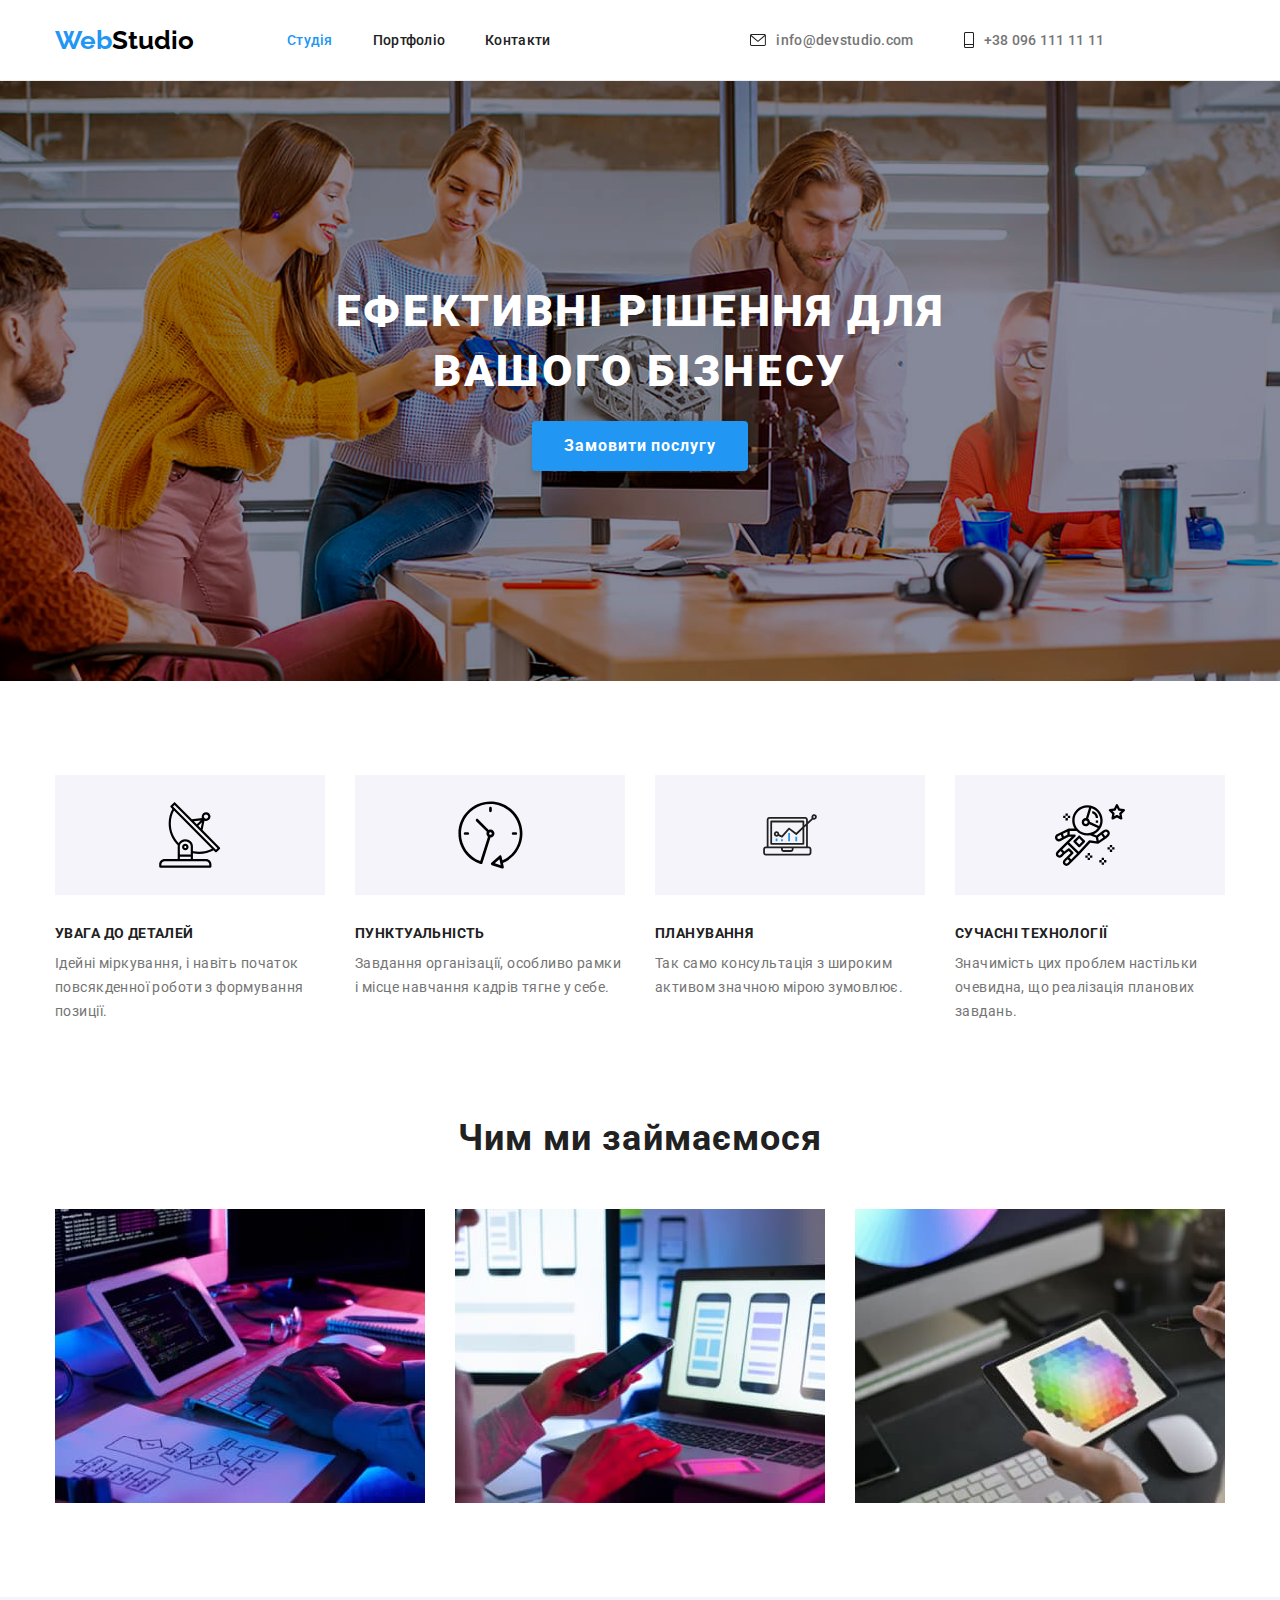
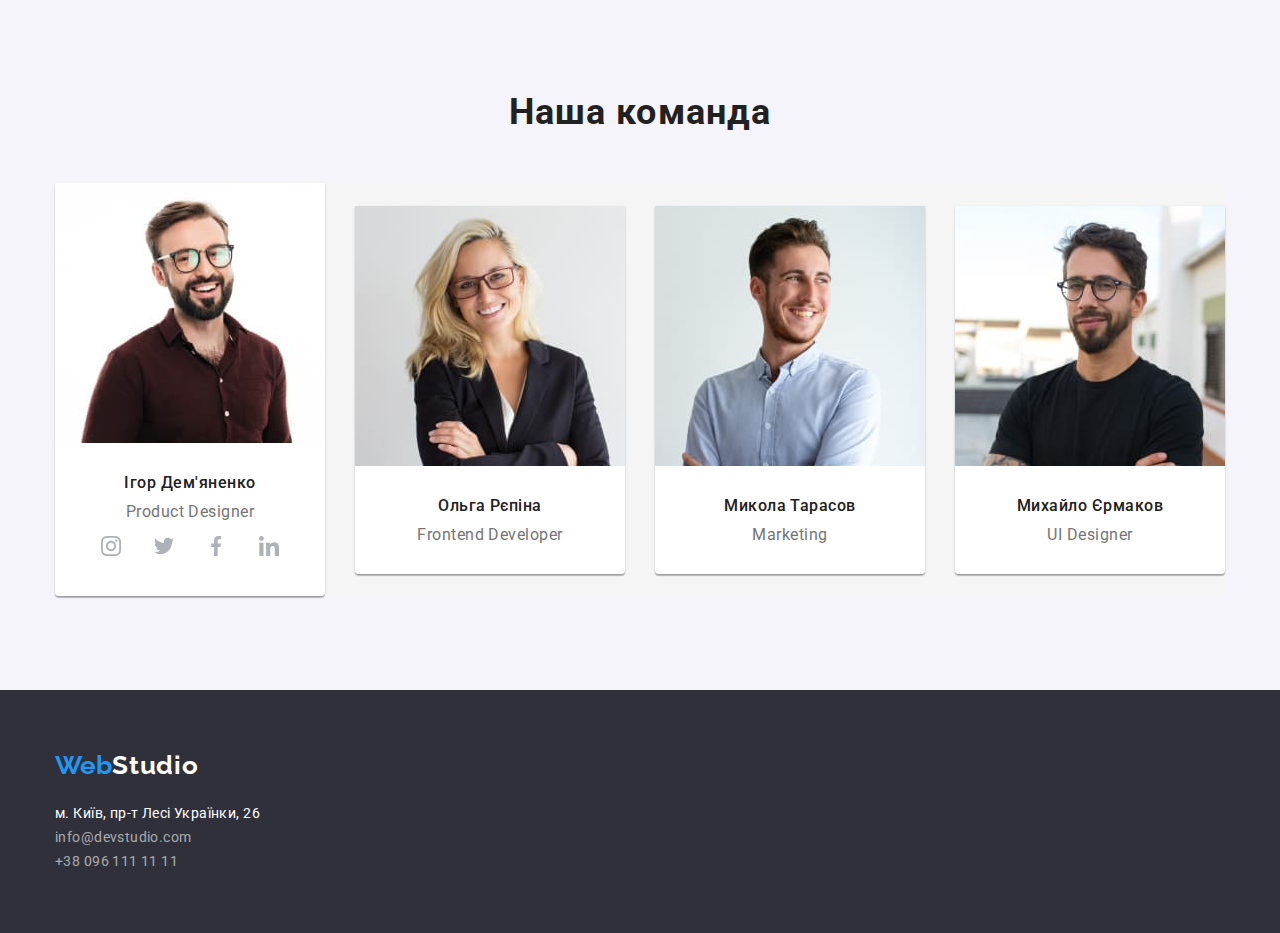
==== index.html @ 8b19af94 "up" ====
<!DOCTYPE html>
<html lang="uk">
  <head>
    <meta charset="UTF-8" />
    <meta http-equiv="X-UA-Compatible" content="IE=edge" />
    <meta name="viewport" content="width=device-width, initial-scale=1.0" />
    <title>WebStudio</title>
    <link rel="preconnect" href="https://fonts.googleapis.com" />
    <link rel="preconnect" href="https://fonts.gstatic.com" crossorigin />
    <link
      href="https://fonts.googleapis.com/css2?family=Raleway:ital,wght@0,700;1,700&family=Roboto:ital,wght@0,400;0,500;0,700;0,900;1,400;1,500;1,700;1,900&display=swap"
      rel="stylesheet"
    />
    <link
      rel="stylesheet"
      href="https://cdnjs.cloudflare.com/ajax/libs/modern-normalize/1.1.0/modern-normalize.min.css"
    />
    <link rel="stylesheet" href="./css/styles.css" />
  </head>
  <body>
    <header class="header">
      <div class="container container-nav">
        <nav class="header-nav">
          <a class="logo-header" href="./index.html"
            ><span class="logo-web">Web</span
            ><span class="logo-nav-accent">Studio</span></a
          >
          <ul class="header-menu">
            <li>
              <a class="nav-link current" href="./index.html">Студія</a>
            </li>
            <li>
              <a class="nav-link" href="./portfolio.html"
                >Портфоліо</a
              >
            </li>
            <li><a class="nav-link" href="#">Контакти</a></li>
          </ul>
        </nav>
        <ul class="nav-contacts">
          <li class="contact-img">
          <svg class="contact-icon" width="16" height="12">
          <use href="./img/icons.svg#icone-mail-omg"></use>
         </svg> 
         <a class="nav-link-email-contact" href="mailto:info@devstudio.com"
              >info@devstudio.com</a>
          </li>
          <li class="contact-img">
            <svg class="contact-icon" width="10" height="16">
              <use href="./img/icons.svg#icontel-omg"></use>
            </svg>
            <a class="nav-link-tel-contact" href="tel:+380961111111"
              >+38 096 111 11 11</a
            >
          </li>
        </ul>
      </div>
    </header>
    <main>
      <section class="section about-us">
        <div class="container">
          <h1 class="about-us-content">Ефективні рішення для вашого бізнесу</h1>
          <button type="button" class="order-service-button">
            Замовити послугу
          </button>
        </div>
      </section>
      <section class="section our-advantage">
        <div class="container">
          <h2 class="visually-hidden">Наші переваги</h2>
          <ul class="our-advantages-menu">
            <li class="advantage-item">
              <div class="advantage-item-img">
                <svg class="antenna-icon" width="65.32" height="70">
                  <use href="./img/icons.svg#iconantenna-omg"></use>
                 </svg>
              </div>
              <h3 class="our-advantages">Увага до деталей</h3>
              <p class="our-advantages-description">
                Ідейні міркування, і навіть початок повсякденної роботи з
                формування позиції.
              </p>
            </li>
            <li>
              <div class="advantage-item-img">
                <svg class="clock-icon" width="66.96" height="70">
                  <use href="./img/icons.svg#iconclock--omg"></use>
                </svg>
              </div>
              <h3 class="our-advantages">Пунктуальність</h3>
              <p class="our-advantages-description">
                Завдання організації, особливо рамки і місце навчання кадрів
                тягне у себе.
              </p>
              </li>
            <li>
              <div class="advantage-item-img">
              <svg class="diagram-icon" width="70" height="53.69">
              <use href="./img/icons.svg#icondiagram-1"></use>
            </svg>
            </div>
              <h3 class="our-advantages">Планування</h3>
              <p class="our-advantages-description">
                Так само консультація з широким активом значною мірою зумовлює.
              </p>
            </li>
            <li>
              <div class="advantage-item-img">
                <svg class="astronaut-icon" width="70" height="70">
                  <use href="./img/icons.svg#iconastronaut-omg"></use>

                </svg>
              </div>
              <h3 class="our-advantages">Сучасні технології</h3>
              <p class="our-advantages-description">
                Значимість цих проблем настільки очевидна, що реалізація
                планових завдань.
              </p>
            </li>
          </ul>
        </div>
      </section>
      <section class="section title-head">
        <div class="container">
          <h2 class="title">Чим ми займаємося</h2>
          <div class="container-title-description">
            <ul class="container-title-menu">
              <li class="title-foto">
                <img 
                  src="img/box_1A.jpg"
                  alt="Чим ми займаємося фото 1"
                  width="370"
                />
              </li>
              <li class="title-foto">
                <img
                  src="img/box_2A.jpg"
                  alt="Чим ми займаємося фото 2"
                  width="370"
                />
              </li>
              <li class="title-foto">
                <img
                  src="img/box_3A.jpg"
                  alt="Чим ми займаємося фото 3"
                  width="370"
                />
              </li>
            </ul>
          </div>
      </section>
      <section class="section our-team-section">
        <div class="container">
        <h2 class="title">Наша команда</h2>
        <ul class="our-team-foto">
          <li class="our-team-member">
            <img class="card"
              src="img/img-igor-s.jpg"
              alt="Наша команда фото 1"
              width="350"
            />
            <div class="description-member">
            <h3 class="our-team-name">Ігор Дем'яненко</h3>
            <p class="our-team-position">Product Designer</p>
            <ul class="social-links-list">
            <li class="link-item"><a href="https://www.instagram.com/"></a>
              <svg class="link-item-icon" width="20" height="20">
                <use href="./img/icons.svg#iconinstagram-omg"></use>
              </svg>
            </li>
            <li class="link-item"><a href="https://twitter.com/"></a>
              <svg class="link-item-icon" width="20" height="20">
                <use href="./img/icons.svg#icontwitter-omg"></use>
              </svg>
            </li>
            <li class="link-item"><a href="https://www.facebook.com/"></a>
              <svg class="link-item-icon" width="20" height="20">
                <use href="./img/icons.svg#iconfacebook-omg"> </use>
              </svg>
            </li>
            <li class="link-item"><a href="https://www.linkedin.com/"></a>
              <svg class="link-item-icon" width="20" height="20">
                <use href="./img/icons.svg#iconlinkedin-omg"></use>
              </svg>
            </li>
            </ul>
          </li>
          <li class="our-team-member">
            <img class="card"
              src="img/img-olga-s.jpg"
              alt="Наша команда фото 2"
              width="350"
            />
            <div class="description-member">
            <h3 class="our-team-name">Ольга Рєпіна</h3>
            <p class="our-team-position">Frontend Developer</p>
          </div>
          </li>
          <li class="our-team-member">
            <img class="card"
              src="img/img-mykola-s.jpg"
              alt="Наша команда фото3"
              width="350"
            />
            <div class="description-member">
            <h3 class="our-team-name">Микола Тарасов</h3>
            <p class="our-team-position">Marketing</p>
          </div>
          </li>
          <li class="our-team-member">
            <img class="card"
              src="img/img-myhaylo-s.jpg"
              alt="Наша команда фото 4"
              width="350"
            />
            <div class="description-member">
            <h3 class="our-team-name">Михайло Єрмаков</h3>
            <p class="our-team-position">UI Designer</p>
          </div>
          </li>
        </ul>
      </div>
      </section>
    </main>
    <footer class="footer">
      <div class="container">
      <a class="logo-footer" href="./index.html"
        ><span class="logo-web">Web</span
        ><span class="logo-studio">Studio</span></a
      >
      <address>
        <ul class="adress-menu">
          <li class="adress-link">
            <a
              class="address-street"
              href="https://goo.gl/maps/CPtrU1FHBa2aNyZL9"
              target="_blank"
              rel="noopener noreferrer nofollow"
              >м. Київ, пр-т Лесі Українки, 26</a
            >
          </li>
          <li class="adress-link">
            <a class="address-contact" href="mailto:info@devstudio.com"
              >info@devstudio.com</a
            >
          </li>
          <li class="adress-link">
            <a class="address-contact" href="tel:+380961111111"
              >+38 096 111 11 11</a
            >
          </li>
        </ul>
      </address>
    </div>
    </footer>
  </body>
</html>
---- css/styles.css ----
:root {
    --title-text-color: #212121;
    --button-hover-focus-background-color: #2196F3;
    --background-color: #FFFFFF;

}

body {
    font-family: 'Roboto', sans-serif;
    color: var(--title-text-color);
    
}
html {
    box-sizing: border-box;
}


a {
text-decoration: none;
}
a:hover {
color: #2196F3;
}
a:focus-visible {
color: #2196F3;
}

ul {
list-style: none
 }
 *::before,
 *::after {
   box-sizing: inherit;
 }


h1,
h2,
h3,
h4,
h5,
h6,
p,
ul {
  padding: 0;
  margin: 0;
}
img {
    display: block;
    max-width: 100%;
    height: auto;
    cursor: pointer;
}
.header {
    background: #FFFFFF;
    margin-left: auto;
    margin-right: auto;
    margin-top: 0;
    margin-bottom: 0;
    border-bottom-width: 1px;
    border-bottom-style: solid;
    border-bottom-color: #ECECEC;
        
}
.container {
    width: 100%;
    width: 1200px;
    padding-left: 15px;
    padding-right: 15px;
    margin: 0 auto;
  }

.container-nav {
    display: flex;
    align-items: center;
    flex-direction: row;
         
}

.header-nav {
    display: flex;
    align-items: center;
    justify-content: space-between;
     
}

.logo-header {
 font-family: 'Raleway', 'sans-serif';
 padding: 24px 0px;
 margin-right: 93px;
 

 }
.logo-footer {
 display: block;
 font-family: 'Raleway', 'sans-serif';
 margin-bottom: 20px;

 }
 .header-menu {
    display: flex;
    gap: 40px;

}
.nav-contacts {
    display: flex;
    gap: 50px;
    padding-left: 200px;
    
}
.logo-web {
    color: #2196F3;
    font-style: normal;
    font-weight: 700;
    font-size: 26px;
    line-height: 31px;
}
.logo-nav-accent {
    color: #000000;
    font-style: normal;
    font-weight: 700;
    font-size: 26px;
    line-height: 31px;
}
.nav-link {
    display: block;
    color: #212121;
    font-style: normal;
    font-weight: 500;
    font-size: 14px;
    line-height: 16px;
    letter-spacing: 0.02em;
    padding: 32px 0px;
    
}

.current {
    color: #2196F3;
        
}
.contact-img {
    display: flex;
    align-items: center;
    justify-content: center;
    background: var(--background-color);
    
}
.contact-icon {
    margin-right: 10px;
    fill: currentColor;
    
}

.nav-link-email-contact {
    font-family: 'Roboto';
    font-style: normal;
    font-weight: 500;
    font-size: 14px;
    line-height: 16px;
    letter-spacing: 0.02em;
    color: #757575;
    padding: 32px 0px;
}
.nav-link-tel-contact {
    font-family: 'Roboto';
    font-style: normal;
    font-weight: 500;
    font-size: 14px;
    line-height: 16px;
    letter-spacing: 0.02em;
    color: #757575;
    padding: 32px 0px;

}
.section{
    margin-left: auto;
    margin-right: auto;
    padding-top: 94px;
    padding-bottom: 94px;
  }
.about-us {
    background-color: #2F303A;
    padding: 200px 0 200px;
    height: 600px;
    max-width: 1600px;
    background-image: url(../img/backimg-omg.svg), linear-gradient(to right, rgba(47, 48, 58, 0.4), rgba(47, 48, 58, 0.4)), url(../images/header-img.jpg);
    background-repeat: no-repeat;
    background-size: cover;
    background-position: center;
    
    
}
.about-us-content {
    color: #FFFFFF;
    text-transform: uppercase;
    font-family: 'Roboto';
    font-style: normal;
    font-weight: 900;
    font-size: 44px;
    line-height: 60px;
    letter-spacing: 0.06em;
    width: 696px;
    margin: 0 auto 20px;
    text-align: center;
 
}

.order-service-button {
    display: block;
    min-width: 216px;
    margin-left: auto;
    margin-right: auto;
    color: var(--background-color);
    background: #2196F3;
    box-shadow: 0px 4px 4px rgba(0, 0, 0, 0.15);
    border-radius: 4px;
    border-color: transparent;
    width: 216px;
    height: 50px;
    left: 692px;
    top: 430px;
    font-family: 'Roboto';
    font-style: normal;
    font-weight: 700;
    font-size: 16px;
    line-height: 30px;
    letter-spacing: 0.06em;
    cursor: pointer;
 

       
}
.order-service-button:hover, .order-service-button:focus  {
    background-color: #188CE8;
}
.visually-hidden {
      position: absolute;
      white-space: nowrap;
      width: 1px;
      height: 1px;
      overflow: hidden;
      border: 0;
      padding: 0;
      clip: rect(0 0 0 0);
      clip-path: inset(50%);
      margin: -1px;
}
.our-advantages-menu {
    display: flex;
    flex-direction: row;
    
}
.advantages-item{
    width: 270px;
  }
.advantages-item:not(:last-child){
    margin-right: 30px;
  }

.our-advantages {
    background-color: #fff;
    font-family: 'Roboto';
    font-style: normal;
    font-weight: 700;
    font-size: 14px;
    line-height: 16px;
    letter-spacing: 0.03em;
    text-transform: uppercase;
    color: #212121;
}
.advantage-item-img {
    display: flex;
    height: 120px;
    width: 270px;
    background-color: #f5f4fa;
    margin-bottom: 30px;
    justify-content: center;
    align-items: center;
    
}
.advantage-item-img:not(:last-child) {
    margin-right: 30px;
}


.our-advantages-description {
    font-family: 'Roboto';
    font-style: normal;
    font-weight: 400;
    font-size: 14px;
    line-height: 24px;
    letter-spacing: 0.03em;
    color: #757575;
    margin-right: 30px;
    padding-top: 10px;
}

.our-advantages-description:not(:last-child) {
    margin-right: 30px;
}
.title-head {
    background-color: #fff;
    padding-top: 0px;
}
.title {
    font-family: 'Roboto';
    font-style: normal;
    font-weight: 700;
    font-size: 36px;
    line-height: 42px;
    letter-spacing: 0.03em;
    color: var(--title-text-color);
    text-align: center;
    padding-bottom: 50px;
 
    
}
.container-title-description {
    display: flex;

}
.container-title-menu {
    display: flex;
    flex-direction: row;
    align-items: center;
	
}
.title-foto {
    cursor: pointer;
}
.title-foto:not(:last-child) {
    margin-right: 30px;
}
.our-team-section {
    background: #F5F4FA;
    align-items: center;
    max-width: none;

}
.our-team-foto{
    background-color: #F5F5F5;
    display: flex;
    flex-direction: row;
    align-items: center;
    gap: 30px;

}
.our-team-name {
    font-family: 'Roboto';
    font-style: normal;
    font-weight: 500;
    font-size: 16px;
    line-height: 19px;
   /* identical to box height */
    letter-spacing: 0.03em;
    color: #212121;
    text-align: center;
    padding-bottom: 10px;
    
}
.description-member {
    padding-top: 30px;
    padding-bottom: 30px;
    padding-left: 30px;
    padding-right: 30px;
    background: #FFFFFF;

}
.card {
    align-self: flex-start;
    margin-top: 0;
}
.our-team-position {
    font-family: 'Roboto';
    font-style: normal;
    font-weight: 400;
    font-size: 16px;
    line-height: 19px;
   /* identical to box height */
    letter-spacing: 0.03em;
    color: #757575;
    text-align: center;
    

}
.social-links-list {
    display: flex;
    align-items: center;
    justify-content: space-around;
    

   
    
    
    
}
.link-item {
    display: flex;
    justify-content: center;
    width: 40px;
    height: 40px;
    padding-top: 15px;
    padding-bottom: 30px;
    
}


.link-item-icon {
    fill: #AFB1B8;
    

}
.our-team-member {
    width: calc(100%/4 - 30px/4*3);
    box-shadow: 0px 1px 3px rgba(0, 0, 0, 0.12), 0px 1px 1px rgba(0, 0, 0, 0.14), 0px 2px 1px rgba(0, 0, 0, 0.2);
    border-radius: 0px 0px 4px 4px;
    overflow: hidden;
    

}
.footer{
    background-color: #2F303A;
    padding-top: 60px;
    padding-bottom: 60px;
}
.logo-studio {
    font-family: 'Raleway';
    font-style: normal;
    font-weight: 700;
    font-size: 26px;
    line-height: 31px;
    /* identical to box height */
    letter-spacing: 0.03em;
    color: #FFFFFF
    
}
.adress-menu {
    
}

.adress-link {
display: block;
    
}
.address-link:not(:last-child) {
    padding-bottom: 10px;
}

.address-street {
    font-family: 'Roboto';
    font-style: normal;
    font-weight: 400;
    font-size: 14px;
    line-height: 24px;
    /* or 171% */
    letter-spacing: 0.03em;
    color: #FFFFFF;
    margin-bottom: 10px;
 
}
.address-contact {
    font-family: 'Roboto';
    font-style: normal;
    font-weight: 400;
    font-size: 14px;
    line-height: 24px;
    /* or 171% */
    letter-spacing: 0.03em;
    color: rgba(255, 255, 255, 0.6);
    padding-bottom: 10px;
}


.portfolio {
    background-color: #FFFFFF;
    
}
.filtr-solutions-button {
    display: flex;
    justify-content: center;
    gap: 10px;


}

.solutions-button {
    font-family: 'Roboto';
    font-style: normal;
    font-weight: 500;
    font-size: 16px;
    line-height: 26px;
    /* identical to box height, or 162% */
    text-align: center;
    letter-spacing: 0.03em;
    color: #212121;
    background: #F5F4FA;
    border-radius: 4px;
    border-color: transparent;
    padding-top: 6px;
    padding-right: 20px;
    padding-bottom: 6px;
    padding-left: 20px;
    
}

.projects-examples {
    display: flex;
    flex-wrap: wrap;
    gap: 30px;
    padding-top: 50px;
    
}
.projects-examples-link {
    display: block;
    
}
.projects-examples-link:hover{
    box-shadow: 0px 1px 3px rgba(0, 0, 0, 0.12), 0px 1px 1px rgba(0, 0, 0, 0.14), 0px 2px 1px rgba(0, 0, 0, 0.2);
}
.projects-examples-link:focus-visible{
    box-shadow: 0px 1px 3px rgba(0, 0, 0, 0.12), 0px 1px 1px rgba(0, 0, 0, 0.14), 0px 2px 1px rgba(0, 0, 0, 0.2);
}


.projects-descriprtion {
    margin: 0;
    padding: 20px 24px;
    border-bottom: 1px;
    border-right: 1px;
    border-left: 1px;
    background: #FFFFFF;
    border: 1px solid #EEEEEE;

}
.projects-descriprtion:hover{
    cursor: pointer;
    box-shadow: 0px 1px 3px rgba(0, 0, 0, 0.12), 0px 1px 1px rgba(0, 0, 0, 0.14), 0px 2px 1px rgba(0, 0, 0, 0.2);
}
.projects-descriprtion:focus {
    box-shadow: 0px 1px 3px rgba(0, 0, 0, 0.12), 0px 1px 1px rgba(0, 0, 0, 0.14), 0px 2px 1px rgba(0, 0, 0, 0.2);
}

.solutions-button:hover {
    background-color: var(--button-hover-focus-background-color);
    box-shadow: 0px 3px 1px rgba(0, 0, 0, 0.1), 0px 1px 2px rgba(0, 0, 0, 0.08), 0px 2px 2px rgba(0, 0, 0, 0.12);
    color:#FFFFFF;
    
    
}
.solutions-button:focus {
    background-color: var(--button-hover-focus-background-color);
    color: #FFFFFF;
    
    
    
    
}
.projects {
    font-family: 'Roboto';
    font-style: normal;
    font-weight: 700;
    font-size: 18px;
    line-height: 36px;
    /* identical to box height, or 200% */
    letter-spacing: 0.06em;
    color: #212121;
}
.projects-solution {
    font-family: 'Roboto';
    font-style: normal;
    font-weight: 400;
    font-size: 16px;
    line-height: 30px;
    /* identical to box height, or 188% */
    letter-spacing: 0.03em;
    color: #757575;
}
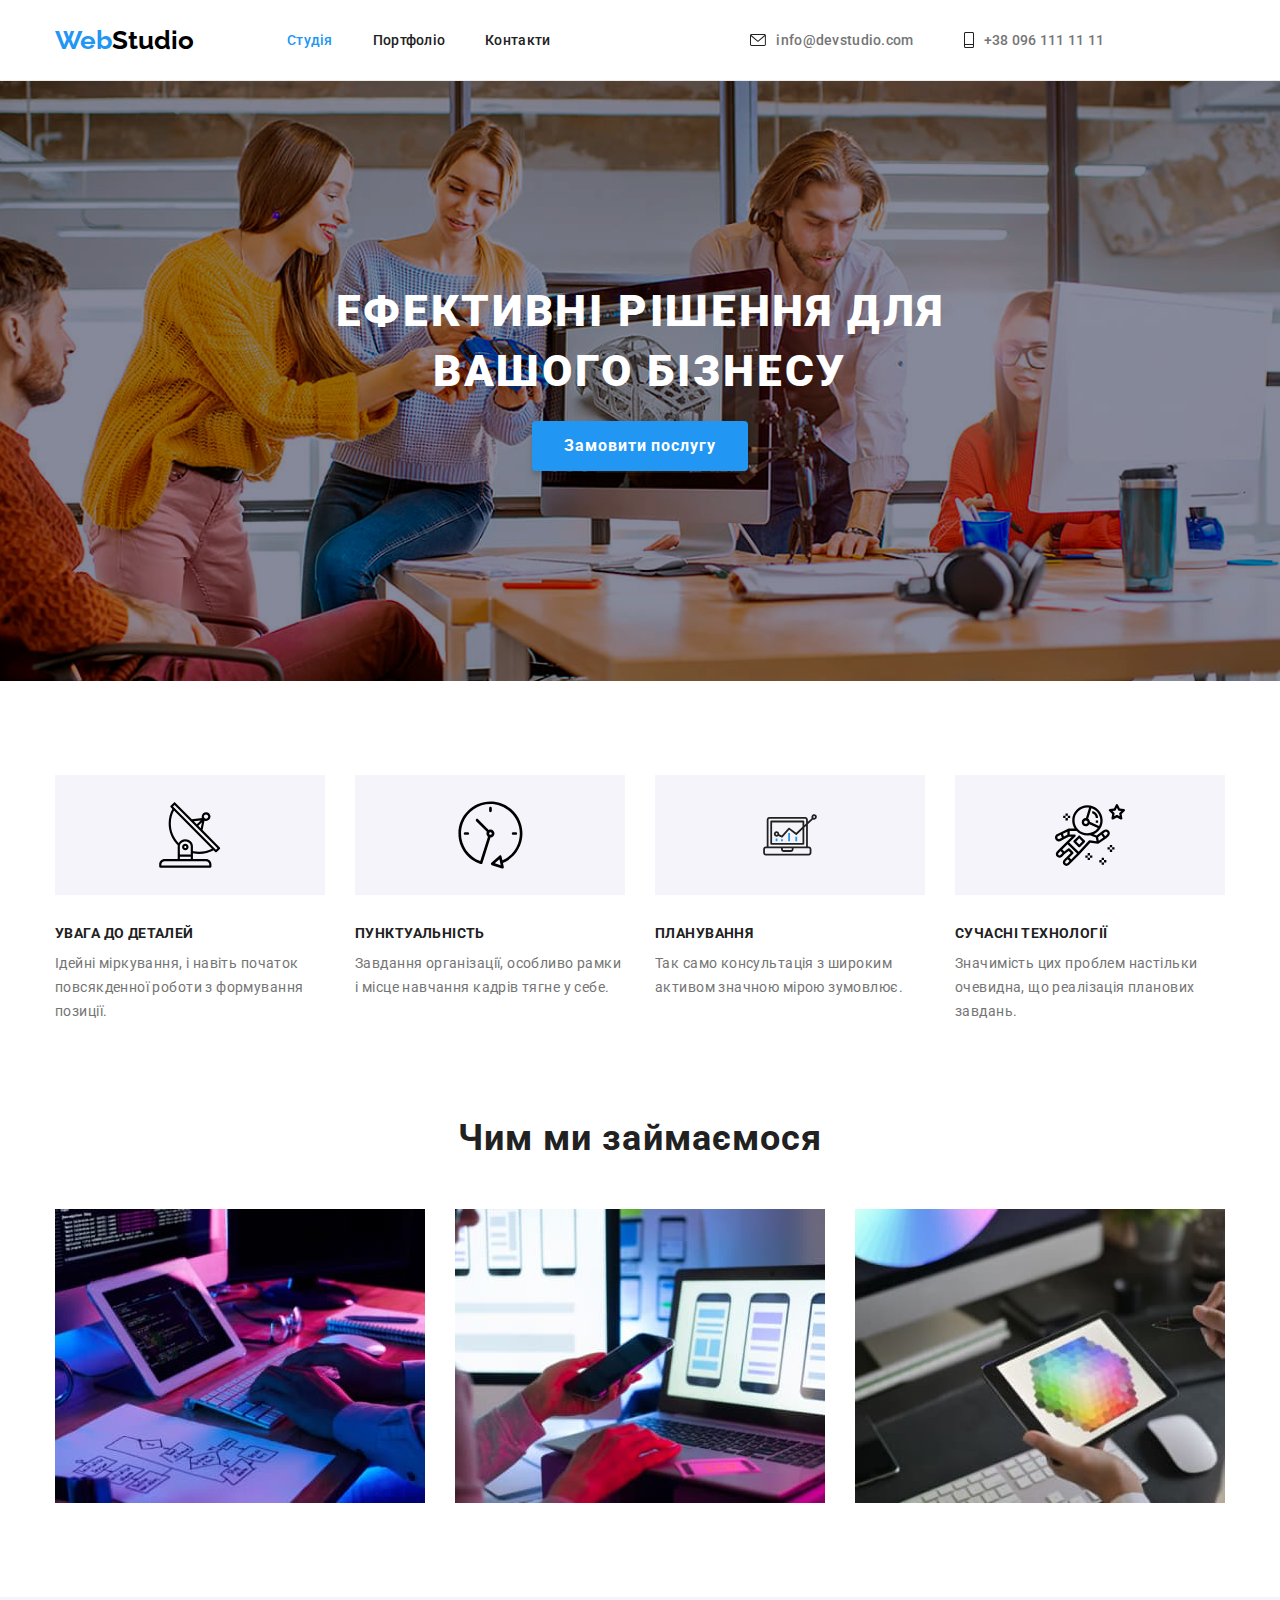
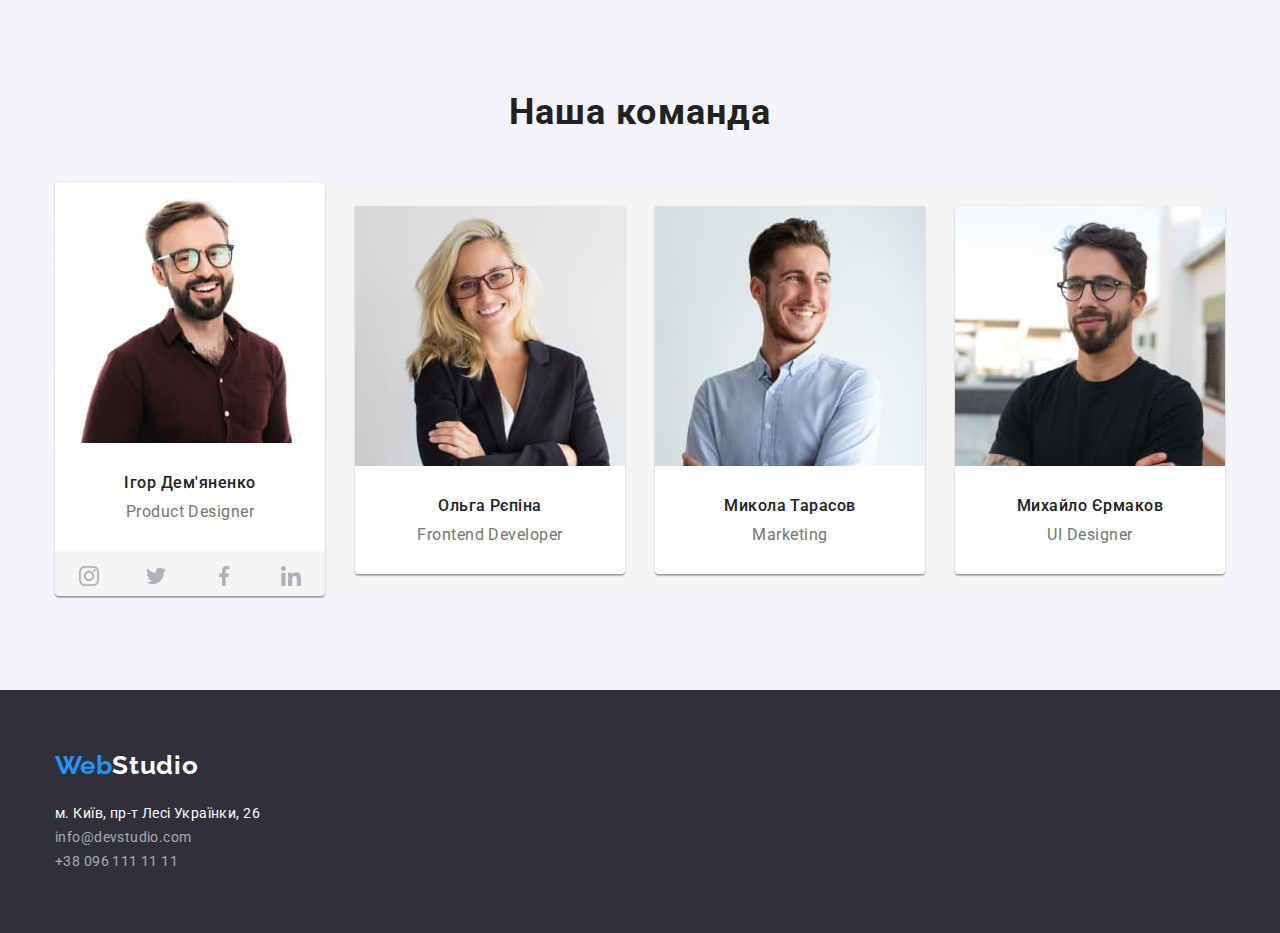
==== commit 897eac2e: "up" ====
--- a/index.html
+++ b/index.html
@@ -162,26 +162,31 @@
             <div class="description-member">
             <h3 class="our-team-name">Ігор Дем'яненко</h3>
             <p class="our-team-position">Product Designer</p>
+          </div>
             <ul class="social-links-list">
-            <li class="link-item"><a href="https://www.instagram.com/"></a>
+            <li class="link-item"><a href="https://www.instagram.com/">
               <svg class="link-item-icon" width="20" height="20">
                 <use href="./img/icons.svg#iconinstagram-omg"></use>
               </svg>
-            </li>
-            <li class="link-item"><a href="https://twitter.com/"></a>
+            </a>
+            </li>
+            <li class="link-item"><a href="https://twitter.com/">
               <svg class="link-item-icon" width="20" height="20">
                 <use href="./img/icons.svg#icontwitter-omg"></use>
               </svg>
-            </li>
-            <li class="link-item"><a href="https://www.facebook.com/"></a>
+            </a>
+            </li>
+            <li class="link-item"><a href="https://www.facebook.com/">
               <svg class="link-item-icon" width="20" height="20">
                 <use href="./img/icons.svg#iconfacebook-omg"> </use>
               </svg>
-            </li>
-            <li class="link-item"><a href="https://www.linkedin.com/"></a>
+            </a>
+            </li>
+            <li class="link-item"><a href="https://www.linkedin.com/">
               <svg class="link-item-icon" width="20" height="20">
                 <use href="./img/icons.svg#iconlinkedin-omg"></use>
               </svg>
+            </a>
             </li>
             </ul>
           </li>
--- a/css/styles.css
+++ b/css/styles.css
@@ -388,12 +388,10 @@
     align-items: center;
     justify-content: space-around;
     
-
-   
-    
-    
-    
-}
+        
+    
+}
+
 .link-item {
     display: flex;
     justify-content: center;
@@ -404,11 +402,21 @@
     
 }
 
+.link-item:hover {
+    background-color: #2196f3;
+    background-size: 100%;
+    border-radius: 50px;
+    
+
+}
 
 .link-item-icon {
     fill: #AFB1B8;
-    
-
+
+}
+.link-item-icon:hover {
+    fill: #fff;
+    
 }
 .our-team-member {
     width: calc(100%/4 - 30px/4*3);
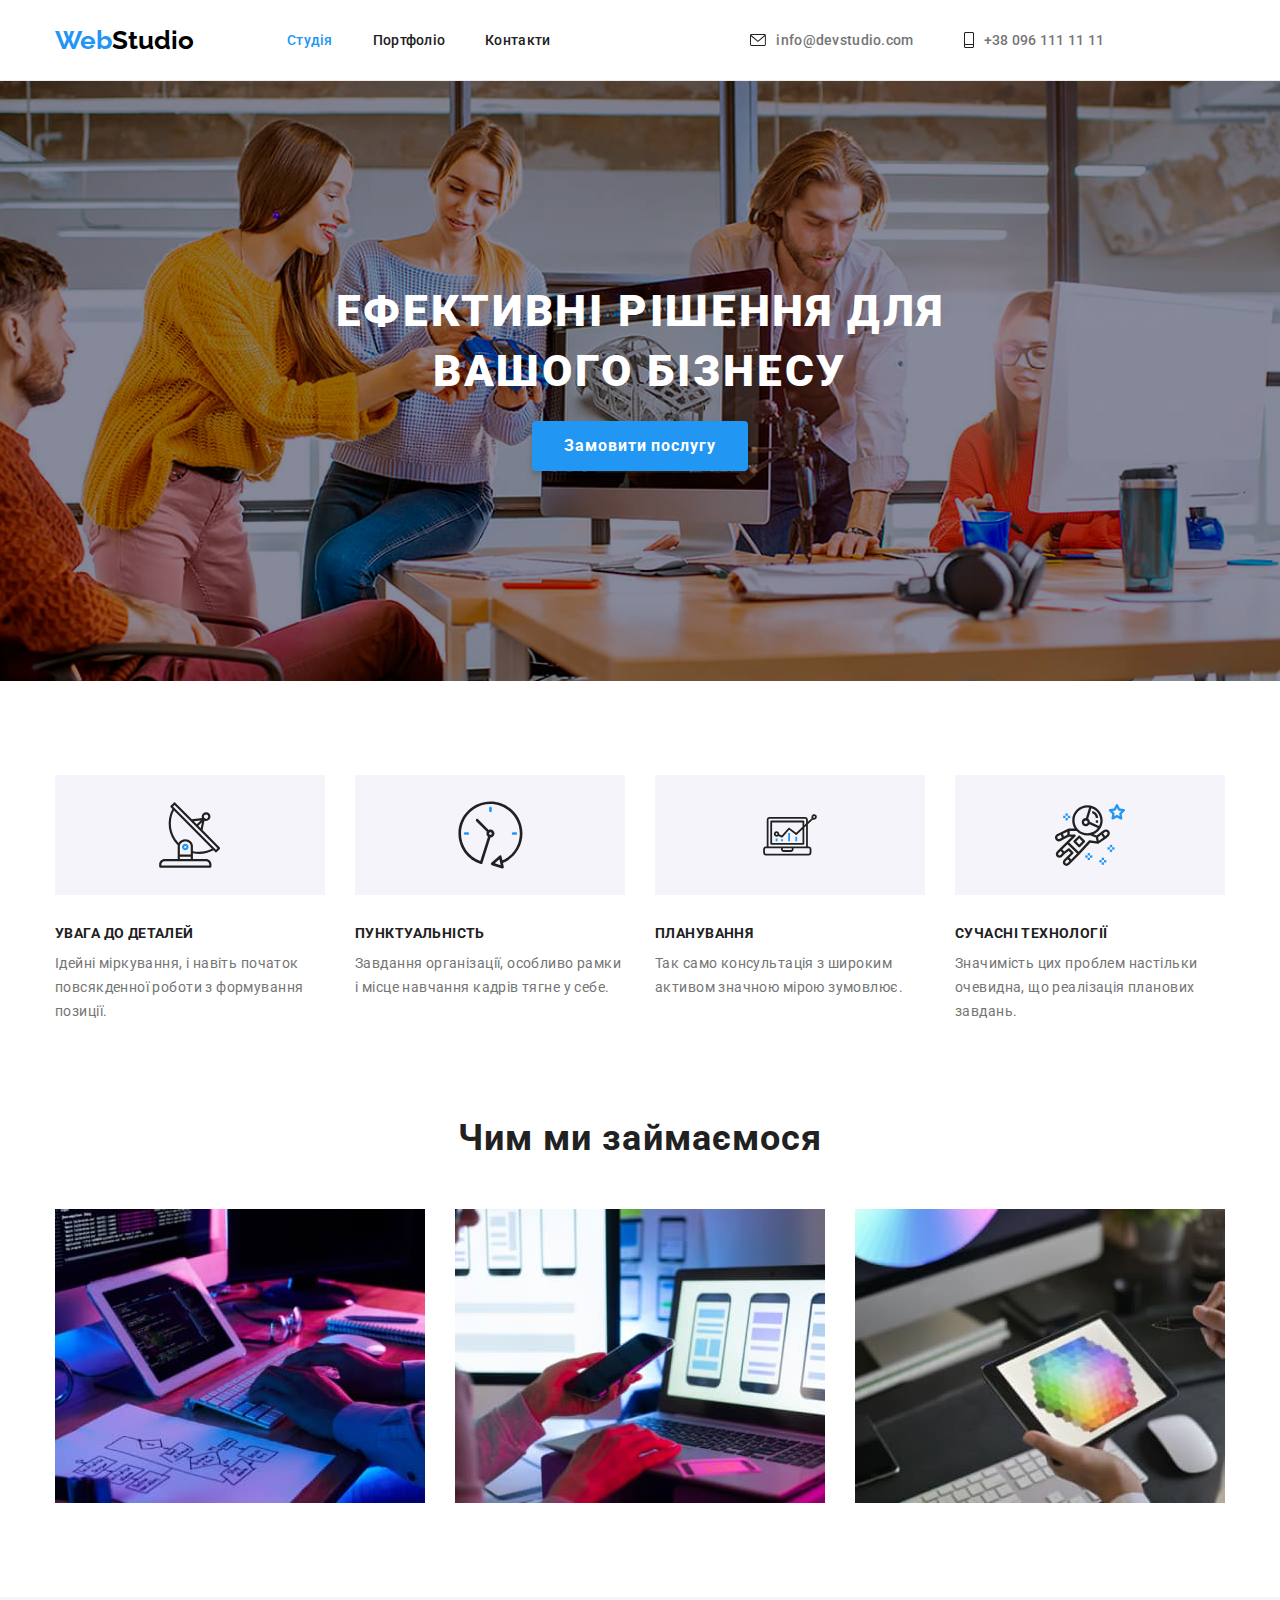
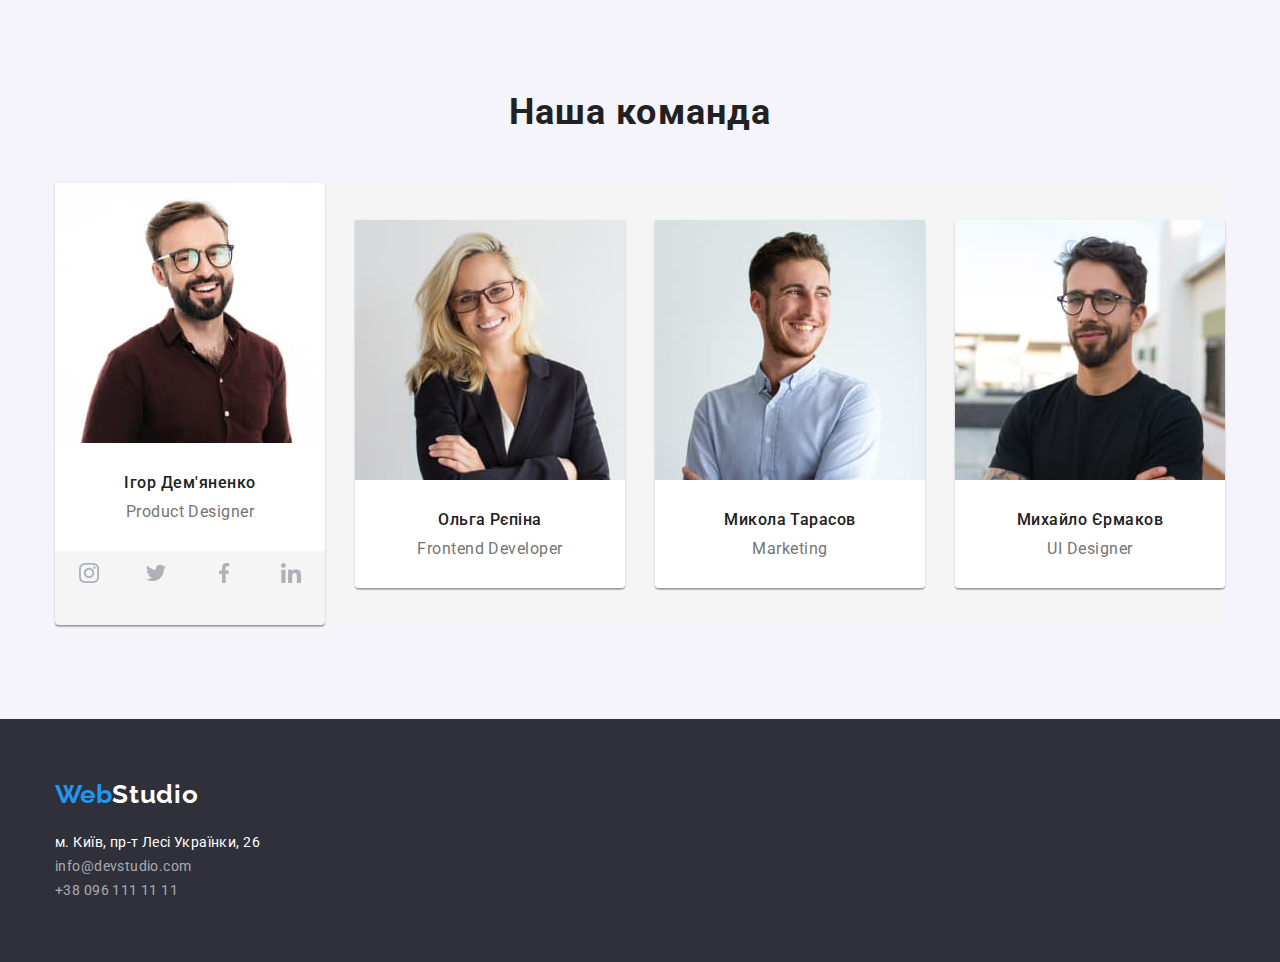
==== commit 999e015f: "up" ====
--- a/index.html
+++ b/index.html
@@ -72,7 +72,7 @@
             <li class="advantage-item">
               <div class="advantage-item-img">
                 <svg class="antenna-icon" width="65.32" height="70">
-                  <use href="./img/icons.svg#iconantenna-omg"></use>
+                  <use href="./img/icons.svg#iconantenna-1"></use>
                  </svg>
               </div>
               <h3 class="our-advantages">Увага до деталей</h3>
@@ -84,7 +84,7 @@
             <li>
               <div class="advantage-item-img">
                 <svg class="clock-icon" width="66.96" height="70">
-                  <use href="./img/icons.svg#iconclock--omg"></use>
+                  <use href="./img/icons.svg#iconclock-1"></use>
                 </svg>
               </div>
               <h3 class="our-advantages">Пунктуальність</h3>
@@ -107,7 +107,7 @@
             <li>
               <div class="advantage-item-img">
                 <svg class="astronaut-icon" width="70" height="70">
-                  <use href="./img/icons.svg#iconastronaut-omg"></use>
+                  <use href="./img/icons.svg#iconastronaut-1"></use>
 
                 </svg>
               </div>
--- a/css/styles.css
+++ b/css/styles.css
@@ -387,7 +387,8 @@
     display: flex;
     align-items: center;
     justify-content: space-around;
-    
+    padding-bottom: 30px;
+
         
     
 }
@@ -395,10 +396,10 @@
 .link-item {
     display: flex;
     justify-content: center;
-    width: 40px;
-    height: 40px;
-    padding-top: 15px;
-    padding-bottom: 30px;
+    width: 44px;
+    height: 44px;
+    padding-top: 12px;
+    
     
 }
 
@@ -406,17 +407,13 @@
     background-color: #2196f3;
     background-size: 100%;
     border-radius: 50px;
-    
+    fill: #FFFFFF;     
 
 }
 
 .link-item-icon {
     fill: #AFB1B8;
 
-}
-.link-item-icon:hover {
-    fill: #fff;
-    
 }
 .our-team-member {
     width: calc(100%/4 - 30px/4*3);
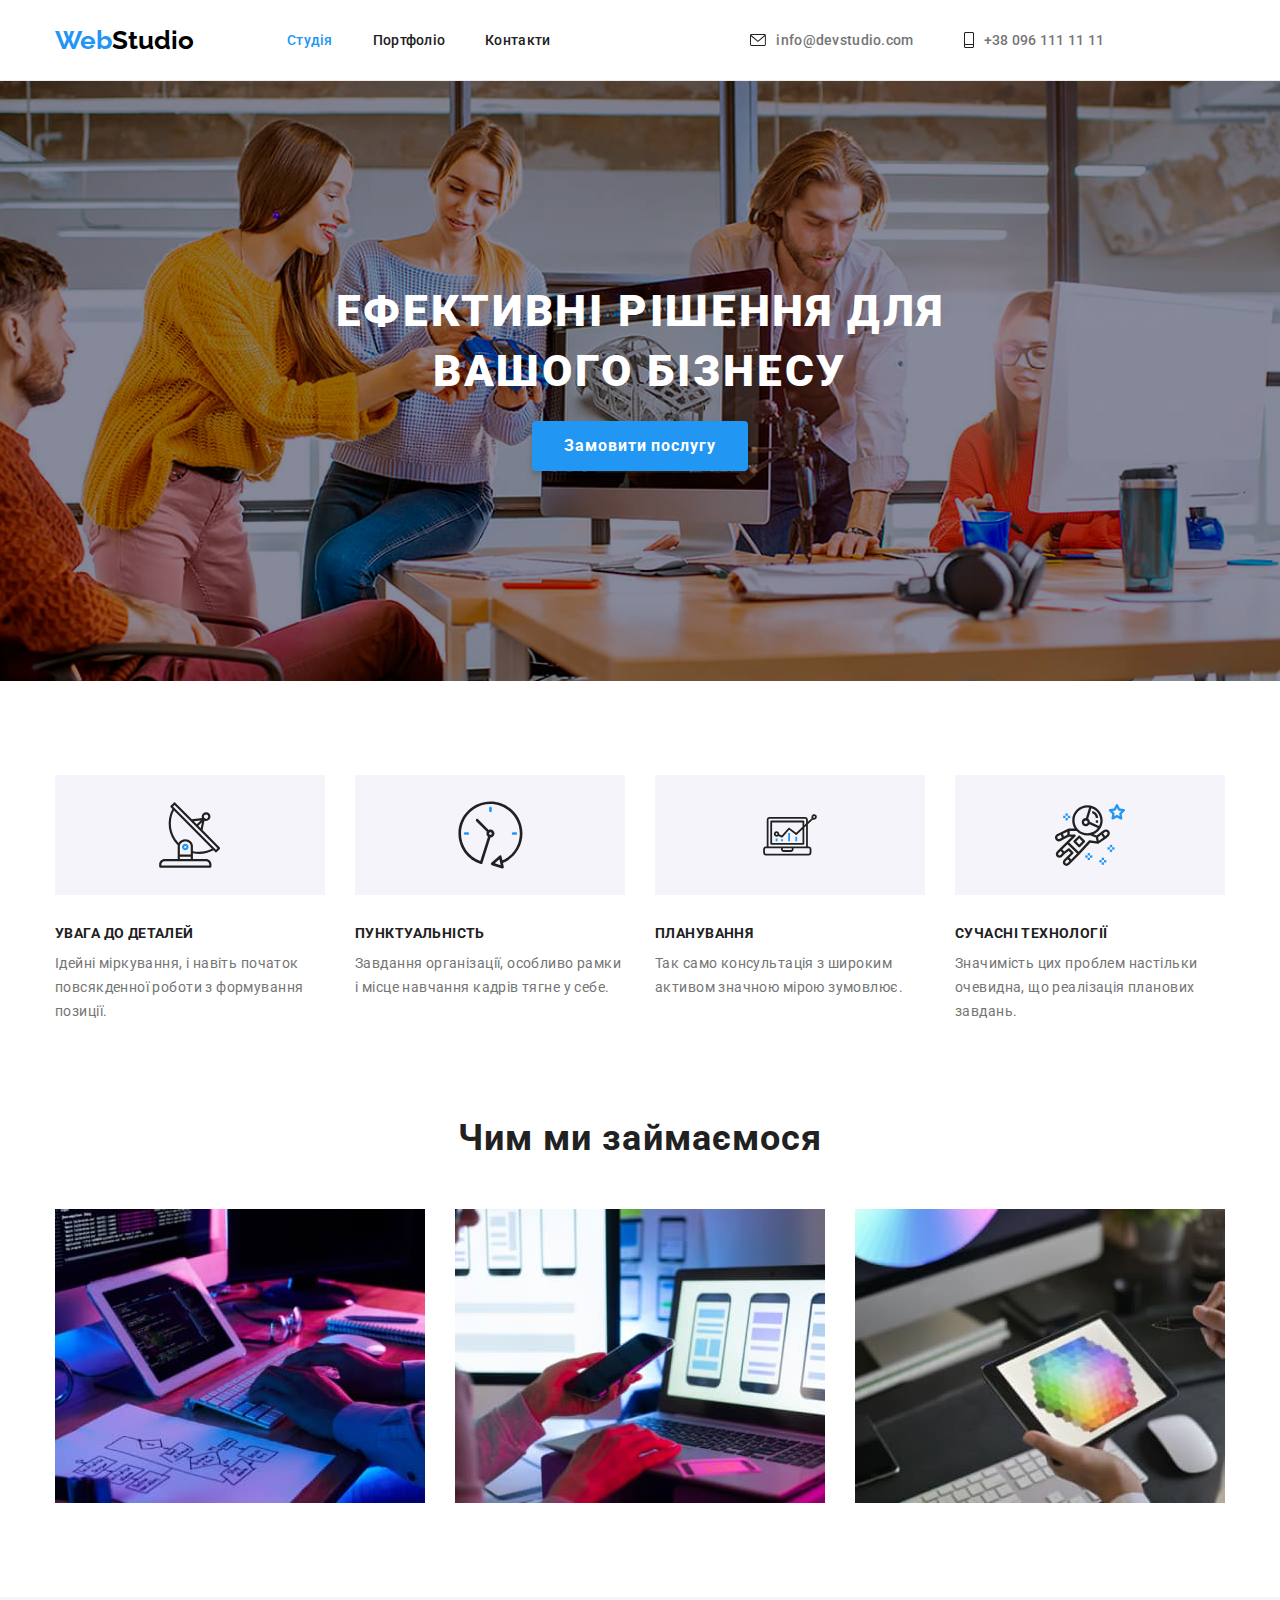
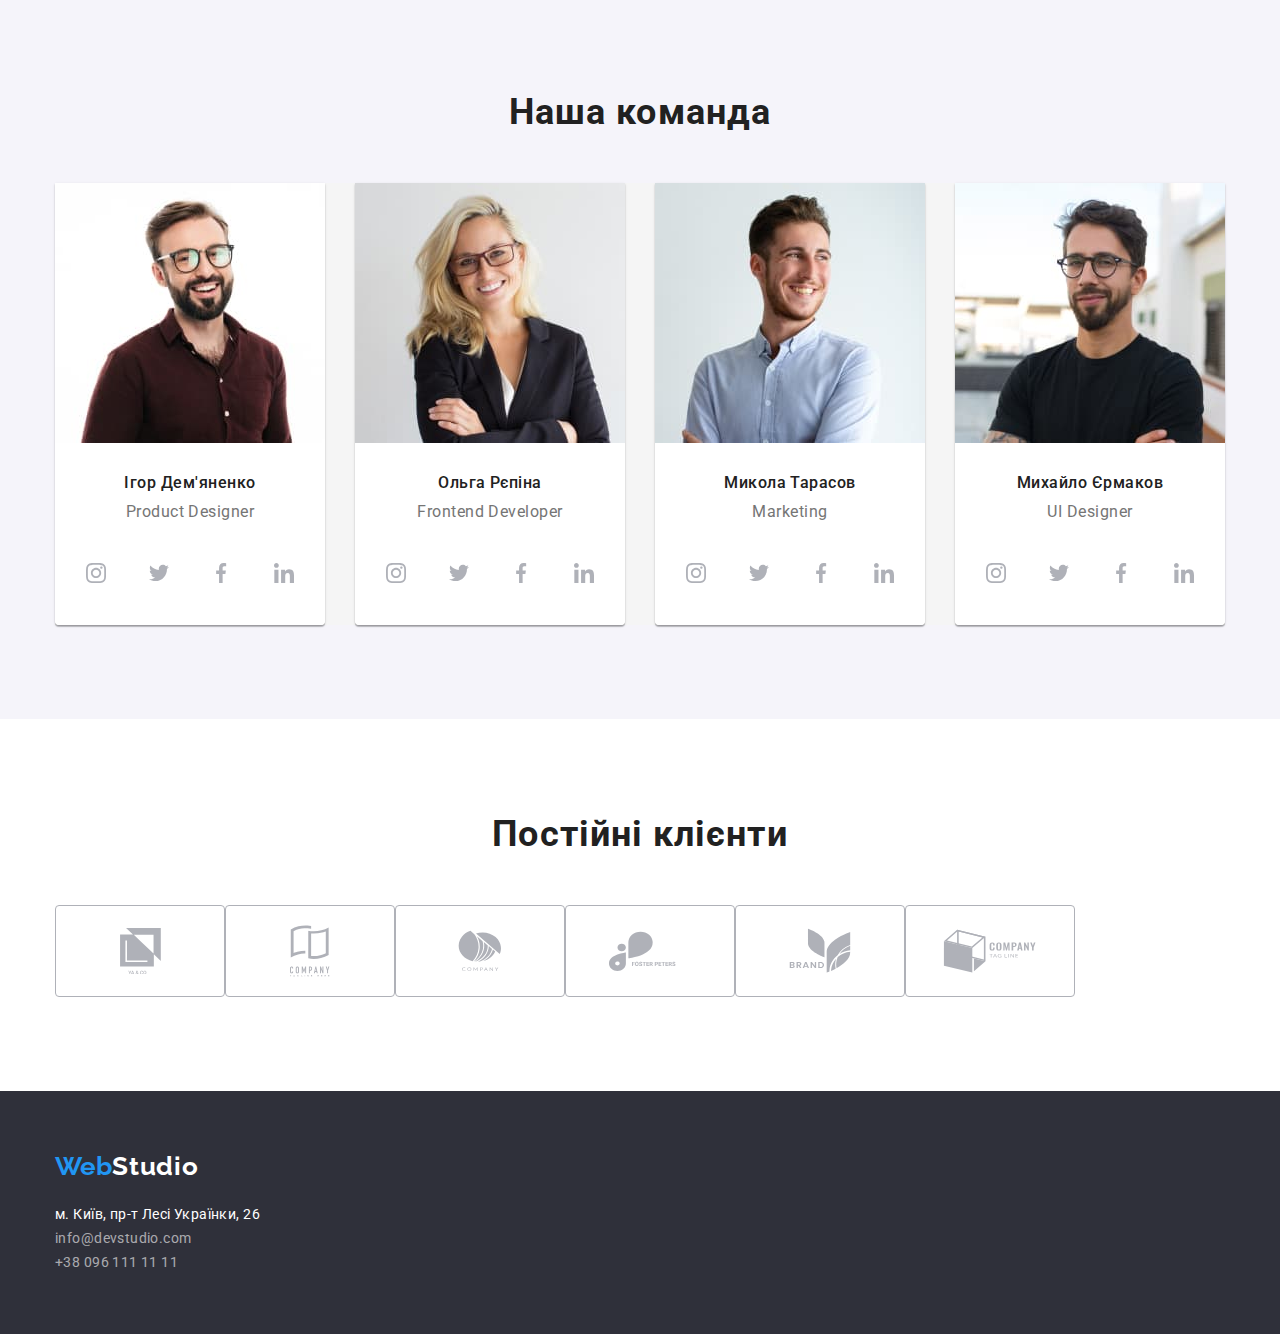
==== commit a75e872a: "up" ====
--- a/index.html
+++ b/index.html
@@ -200,6 +200,32 @@
             <h3 class="our-team-name">Ольга Рєпіна</h3>
             <p class="our-team-position">Frontend Developer</p>
           </div>
+          <ul class="social-links-list">
+            <li class="link-item"><a href="https://www.instagram.com/">
+              <svg class="link-item-icon" width="20" height="20">
+                <use href="./img/icons.svg#iconinstagram-omg"></use>
+              </svg>
+            </a>
+            </li>
+            <li class="link-item"><a href="https://twitter.com/">
+              <svg class="link-item-icon" width="20" height="20">
+                <use href="./img/icons.svg#icontwitter-omg"></use>
+              </svg>
+            </a>
+            </li>
+            <li class="link-item"><a href="https://www.facebook.com/">
+              <svg class="link-item-icon" width="20" height="20">
+                <use href="./img/icons.svg#iconfacebook-omg"> </use>
+              </svg>
+            </a>
+            </li>
+            <li class="link-item"><a href="https://www.linkedin.com/">
+              <svg class="link-item-icon" width="20" height="20">
+                <use href="./img/icons.svg#iconlinkedin-omg"></use>
+              </svg>
+            </a>
+            </li>
+            </ul>
           </li>
           <li class="our-team-member">
             <img class="card"
@@ -211,6 +237,32 @@
             <h3 class="our-team-name">Микола Тарасов</h3>
             <p class="our-team-position">Marketing</p>
           </div>
+          <ul class="social-links-list">
+            <li class="link-item"><a href="https://www.instagram.com/">
+              <svg class="link-item-icon" width="20" height="20">
+                <use href="./img/icons.svg#iconinstagram-omg"></use>
+              </svg>
+            </a>
+            </li>
+            <li class="link-item"><a href="https://twitter.com/">
+              <svg class="link-item-icon" width="20" height="20">
+                <use href="./img/icons.svg#icontwitter-omg"></use>
+              </svg>
+            </a>
+            </li>
+            <li class="link-item"><a href="https://www.facebook.com/">
+              <svg class="link-item-icon" width="20" height="20">
+                <use href="./img/icons.svg#iconfacebook-omg"> </use>
+              </svg>
+            </a>
+            </li>
+            <li class="link-item"><a href="https://www.linkedin.com/">
+              <svg class="link-item-icon" width="20" height="20">
+                <use href="./img/icons.svg#iconlinkedin-omg"></use>
+              </svg>
+            </a>
+            </li>
+            </ul>
           </li>
           <li class="our-team-member">
             <img class="card"
@@ -222,9 +274,90 @@
             <h3 class="our-team-name">Михайло Єрмаков</h3>
             <p class="our-team-position">UI Designer</p>
           </div>
+          <ul class="social-links-list">
+            <li class="link-item"><a href="https://www.instagram.com/">
+              <svg class="link-item-icon" width="20" height="20">
+                <use href="./img/icons.svg#iconinstagram-omg"></use>
+              </svg>
+            </a>
+            </li>
+            <li class="link-item"><a href="https://twitter.com/">
+              <svg class="link-item-icon" width="20" height="20">
+                <use href="./img/icons.svg#icontwitter-omg"></use>
+              </svg>
+            </a>
+            </li>
+            <li class="link-item"><a href="https://www.facebook.com/">
+              <svg class="link-item-icon" width="20" height="20">
+                <use href="./img/icons.svg#iconfacebook-omg"> </use>
+              </svg>
+            </a>
+            </li>
+            <li class="link-item"><a href="https://www.linkedin.com/">
+              <svg class="link-item-icon" width="20" height="20">
+                <use href="./img/icons.svg#iconlinkedin-omg"></use>
+              </svg>
+            </a>
+            </li>
+            </ul>
           </li>
         </ul>
       </div>
+      </section>
+      <section class="section regular-customers">
+        <div class="container">
+          <h2 class="title">Постійні клієнти</h2>
+          <ul class="regular-customers-list">
+            <li>
+              <div>
+                <div class="regular-customers-img">
+                  <svg class="regular-customers-icon" width="41" height="46.7">
+                    <use href="./img/icons.svg#iconya-and-go"></use>
+                  </svg>
+                </div>
+            </li>
+            <li>
+              <div>
+                <div class="regular-customers-img">
+                  <svg class="regular-customers-icon" width="40" height="52">
+                    <use href="./img/icons.svg#iconcompany-tagline-here"></use>
+                  </svg>
+                </div>
+            </li>
+            <li>
+              <div>
+                <div class="regular-customers-img">
+                  <svg class="regular-customers-icon" width="43.46" height="41.18">
+                    <use href="./img/icons.svg#iconcopmpany-omg1"></use>
+                  </svg>
+                </div>
+            </li>
+            <li>
+              <div>
+                <div class="regular-customers-img">
+                  <svg class="regular-customers-icon" width="84.44" height="40.62">
+                    <use href="./img/icons.svg#iconposter-picture-omg"></use>
+                  </svg>
+                </div>
+            </li>
+            <li>
+              <div>
+                <div class="regular-customers-img">
+                  <svg class="regular-customers-icon" width="62.54" height="45.43">
+                    <use href="./img/icons.svg#iconbrand-omg"></use>
+                  </svg>
+                </div>
+            </li>
+            <li>
+              <div>
+                <div class="regular-customers-img">
+                  <svg class="regular-customers-icon" width="93.79" height="43.93">
+                    <use href="./img/icons.svg#iconcopmpany-tagline"></use>
+                  </svg>
+                </div>
+            </li>
+          </ul>
+        </div>
       </section>
     </main>
     <footer class="footer">
--- a/css/styles.css
+++ b/css/styles.css
@@ -386,11 +386,10 @@
 .social-links-list {
     display: flex;
     align-items: center;
-    justify-content: space-around;
+    justify-content: space-evenly;
     padding-bottom: 30px;
-
-        
-    
+    background: #FFFFFF;
+
 }
 
 .link-item {
@@ -400,20 +399,31 @@
     height: 44px;
     padding-top: 12px;
     
-    
-}
+}
+
 
 .link-item:hover {
-    background-color: #2196f3;
+    background-color: var(--button-hover-focus-background-color);
     background-size: 100%;
     border-radius: 50px;
-    fill: #FFFFFF;     
-
+     
+}
+.link-item:focus {
+    background-color: var(--button-hover-focus-background-color);
+    color: #FFFFFF;
 }
 
 .link-item-icon {
     fill: #AFB1B8;
 
+}
+.link-item-icon:hover {
+    fill: #FFFFFF;
+    background-size: 100%;
+}
+.link-item-icon:focus {
+    background-color: var(--button-hover-focus-background-color);
+    color: #FFFFFF;
 }
 .our-team-member {
     width: calc(100%/4 - 30px/4*3);
@@ -422,6 +432,25 @@
     overflow: hidden;
     
 
+}
+.regular-customers-list {
+    display: flex;
+    width: calc(100/6-30*5);
+    
+
+}
+.regular-customers-img {
+    display: flex;
+    align-items: center;
+    justify-content: center;
+    Width: 170px;
+    Height: 92px;
+    border: 1px solid #AFB1B8;
+    border-radius: 4px;
+
+}
+.regular-customers-icon {
+    fill: #AFB1B8;
 }
 .footer{
     background-color: #2F303A;
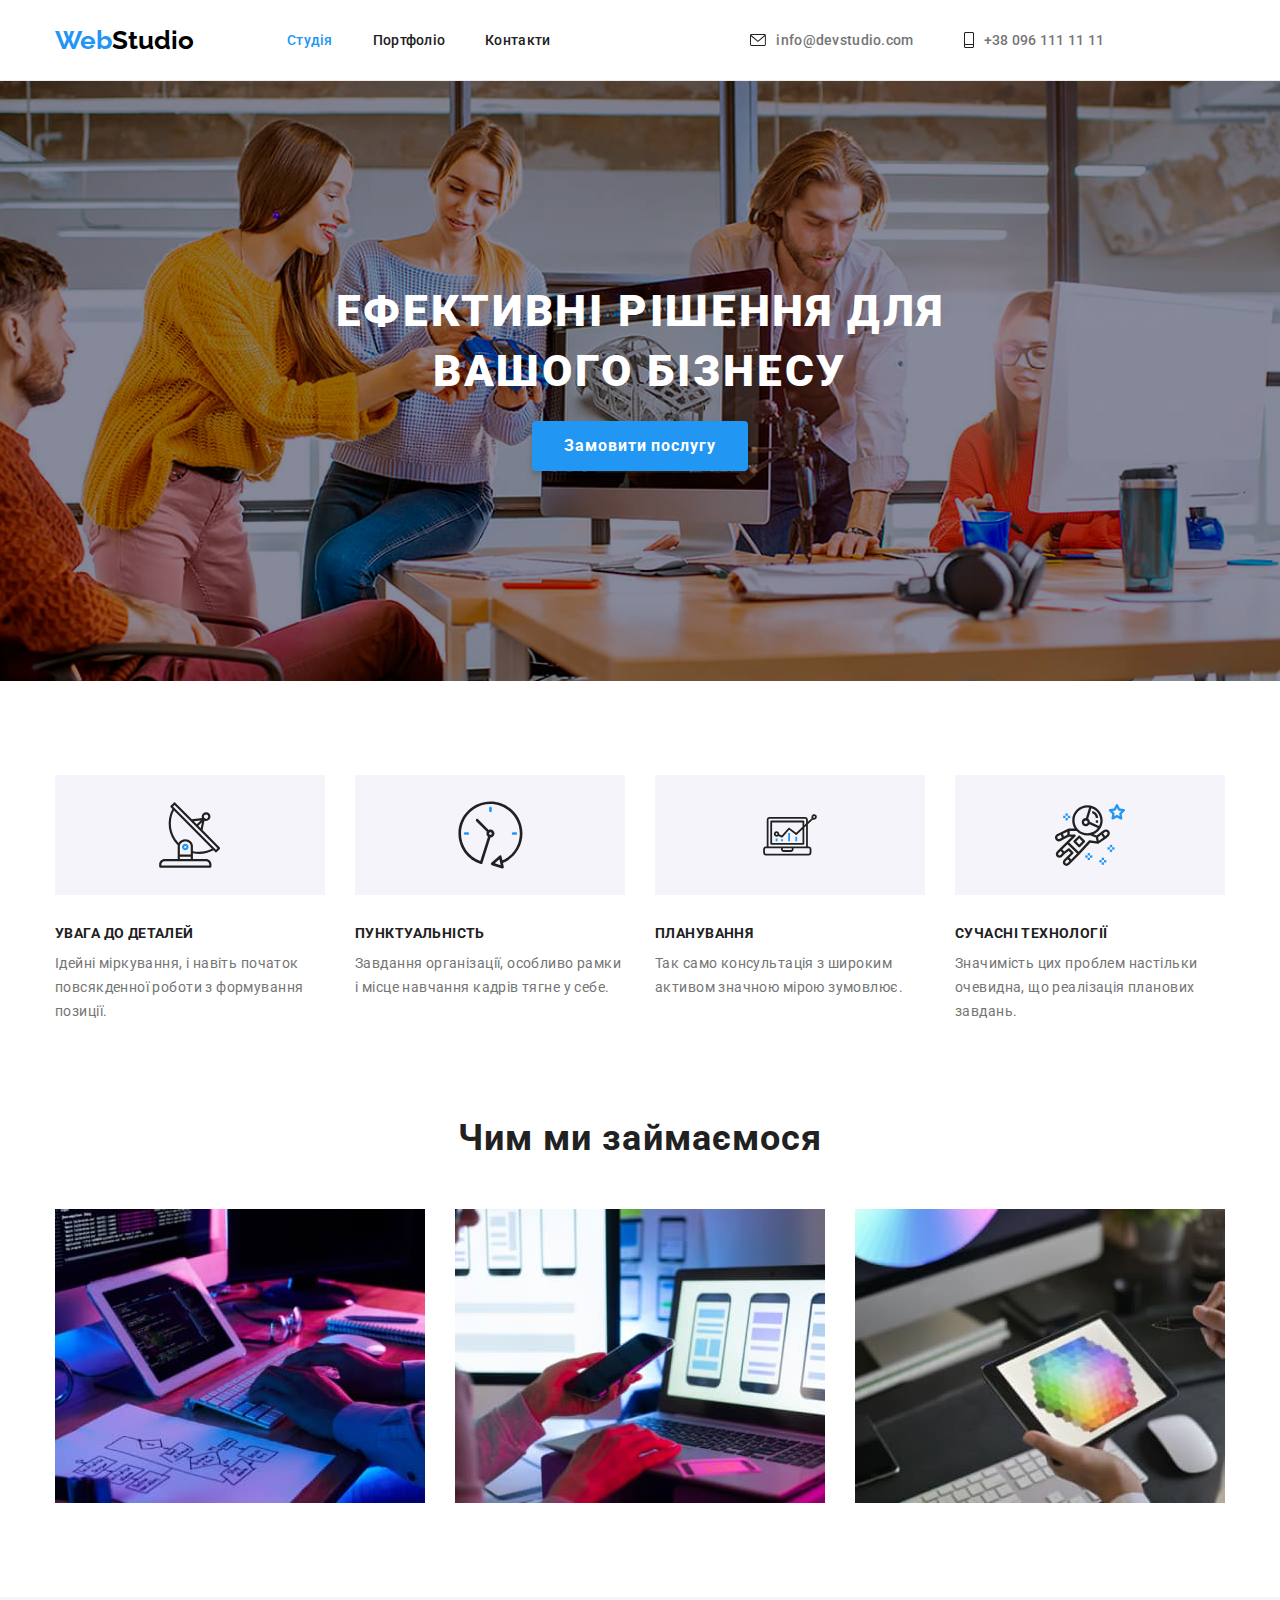
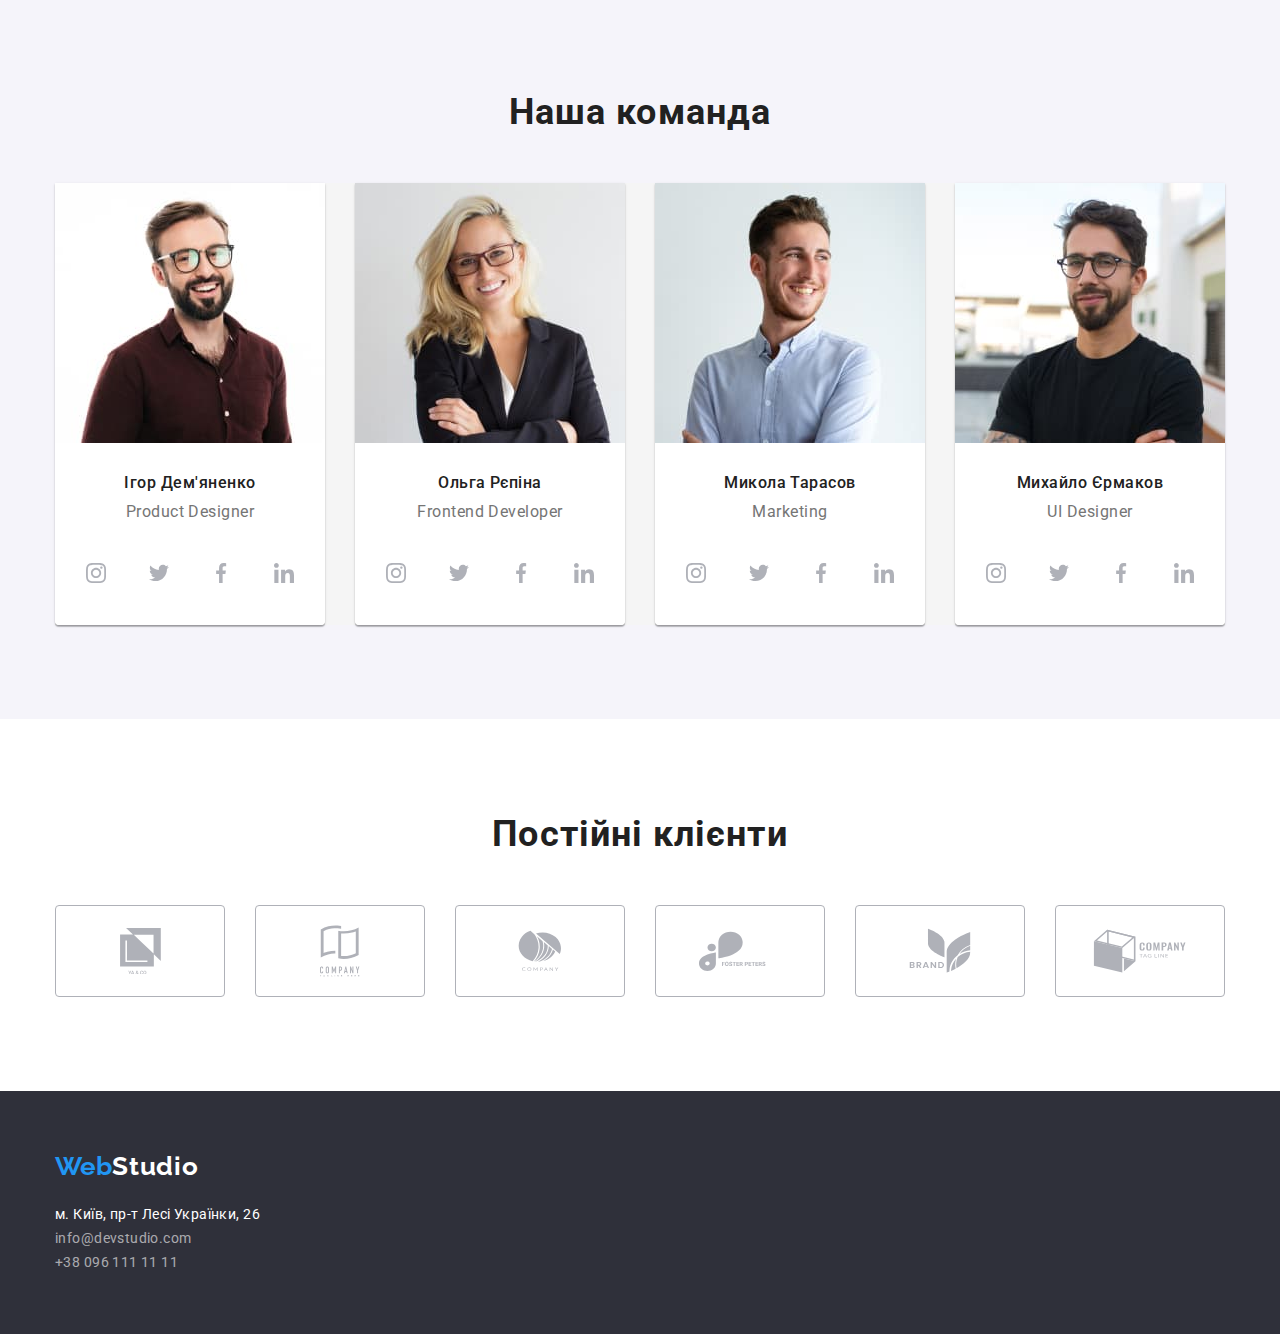
==== commit 5e79189a: "up" ====
--- a/index.html
+++ b/index.html
@@ -320,7 +320,7 @@
               <div>
                 <div class="regular-customers-img">
                   <svg class="regular-customers-icon" width="40" height="52">
-                    <use href="./img/icons.svg#iconcompany-tagline-here"></use>
+                    <use href="./img/icons.svg#iconcompany-tagline-here2"></use>
                   </svg>
                 </div>
             </li>
--- a/css/styles.css
+++ b/css/styles.css
@@ -435,8 +435,8 @@
 }
 .regular-customers-list {
     display: flex;
-    width: calc(100/6-30*5);
-    
+    
+
 
 }
 .regular-customers-img {
@@ -447,10 +447,36 @@
     Height: 92px;
     border: 1px solid #AFB1B8;
     border-radius: 4px;
-
-}
+    margin-right: 30px;
+    cursor: pointer;
+
+    
+
+}
+.regular-customers-img:not(:last-child) {
+    margin-right: 30px;
+}
+.regular-customers-img:hover {
+    background: #F5F5F5;
+    border-color: #2196F3;
+}
+.regular-customers-img:focus {
+    background: #F5F5F5;
+    border-color: #2196F3;
+}
+
+
+
 .regular-customers-icon {
     fill: #AFB1B8;
+}
+.regular-customers-icon:hover {
+    fill: #2196F3;
+
+}
+.regular-customers-icon:focus {
+    fill: #2196F3;
+    border-color: #2196F3;
 }
 .footer{
     background-color: #2F303A;
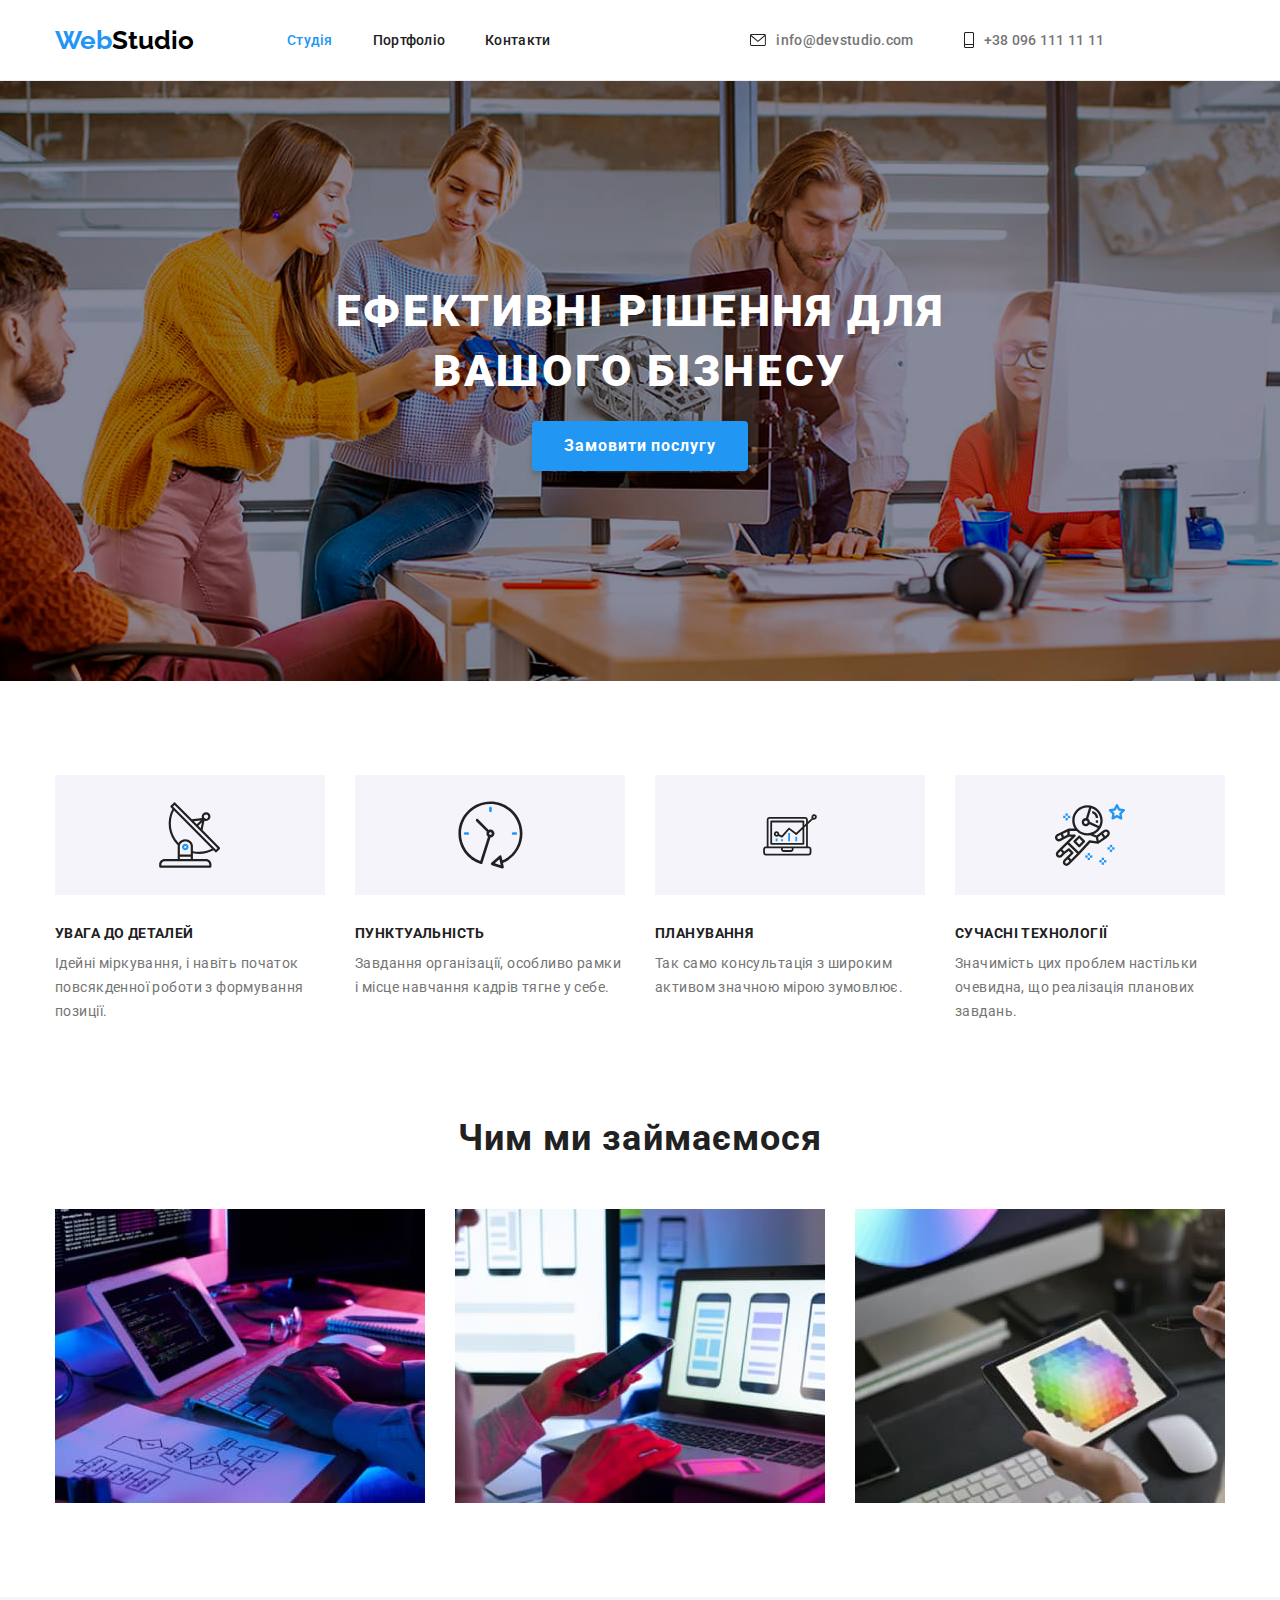
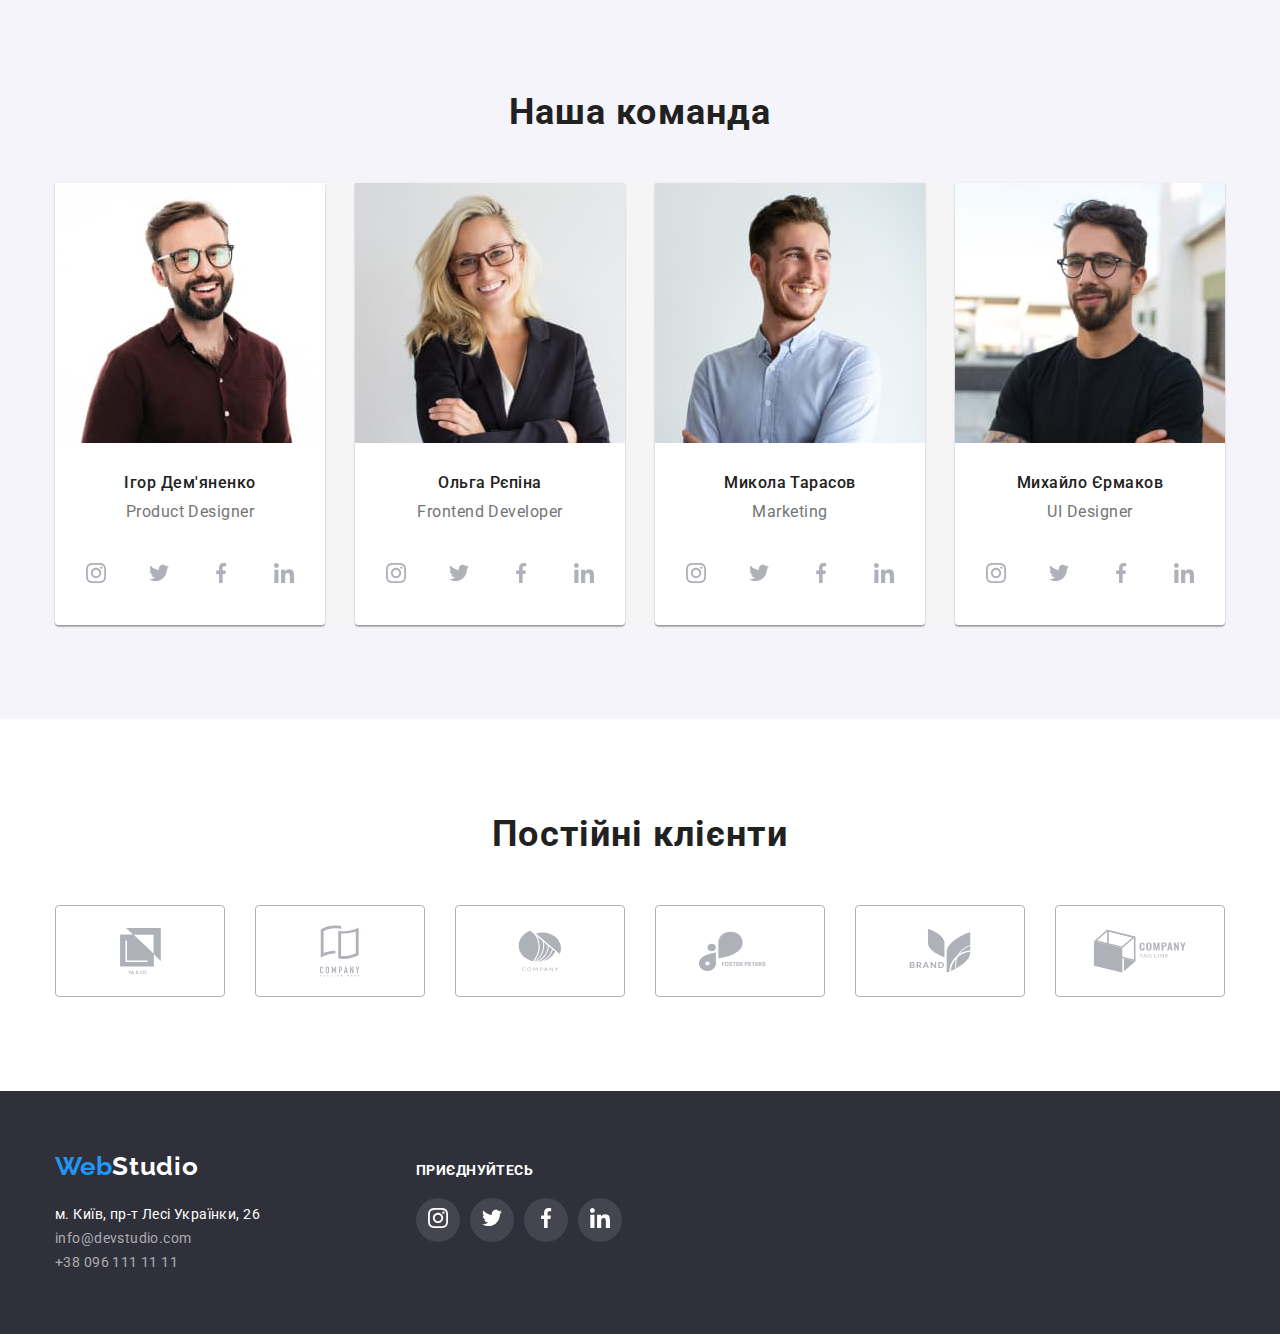
==== commit 953338fd: "up" ====
--- a/index.html
+++ b/index.html
@@ -362,11 +362,13 @@
     </main>
     <footer class="footer">
       <div class="container">
+        <div class="footer-menu">
+        <div>
       <a class="logo-footer" href="./index.html"
         ><span class="logo-web">Web</span
         ><span class="logo-studio">Studio</span></a
       >
-      <address>
+        <address>
         <ul class="adress-menu">
           <li class="adress-link">
             <a
@@ -388,8 +390,39 @@
             >
           </li>
         </ul>
-      </address>
-    </div>
+       </address>
+      </div>
+       <div class="subscription">
+        <h2 class="subscription-title">приєднуйтесь</h2>
+        <ul class="subscription-links-list">
+          <li class="subscription-link-item"><a href="https://www.instagram.com/">
+            <svg class="subscription-item-icon" width="20" height="20">
+              <use href="./img/icons.svg#iconinstagram-omg"></use>
+            </svg>
+          </a>
+          </li>
+          <li class="subscription-link-item"><a href="https://twitter.com/">
+            <svg class="subscription-item-icon" width="20" height="20">
+              <use href="./img/icons.svg#icontwitter-omg"></use>
+            </svg>
+          </a>
+          </li>
+          <li class="subscription-link-item"><a href="https://www.facebook.com/">
+            <svg class="subscription-item-icon" width="20" height="20">
+              <use href="./img/icons.svg#iconfacebook-omg"> </use>
+            </svg>
+          </a>
+          </li>
+          <li class="subscription-link-item"><a href="https://www.linkedin.com/">
+            <svg class="subscription-item-icon" width="20" height="20">
+              <use href="./img/icons.svg#iconlinkedin-omg"></use>
+            </svg>
+          </a>
+          </li>
+          </ul>
+      </div>
+      </div>
+      </div>
     </footer>
   </body>
 </html>
--- a/css/styles.css
+++ b/css/styles.css
@@ -530,6 +530,48 @@
     padding-bottom: 10px;
 }
 
+.footer-menu {
+    display: flex;
+    align-items: baseline;
+
+}
+.subscription {
+    margin-left: 156px;
+
+}
+.subscription-title {
+    margin-bottom: 20px;
+font-family: 'Roboto';
+font-style: normal;
+font-weight: 700;
+font-size: 14px;
+line-height: 16px;
+letter-spacing: 0.03em;
+text-transform: uppercase;
+color: #FFFFFF;
+}
+.subscription-links-list {
+display: flex;
+gap: 10px;
+
+}
+.subscription-link-item:hover {
+    background-color: var(--button-hover-focus-background-color);
+}
+.subscription-link-item {
+    display: flex;
+    justify-content: center;
+    align-items: center;
+    border-radius: 50%;
+    background: rgba(255, 255, 255, 0.1);
+    width: 44px;
+    height: 44px;
+       
+}
+.subscription-item-icon {
+fill: #FFFFFF;
+}
+
 
 .portfolio {
     background-color: #FFFFFF;
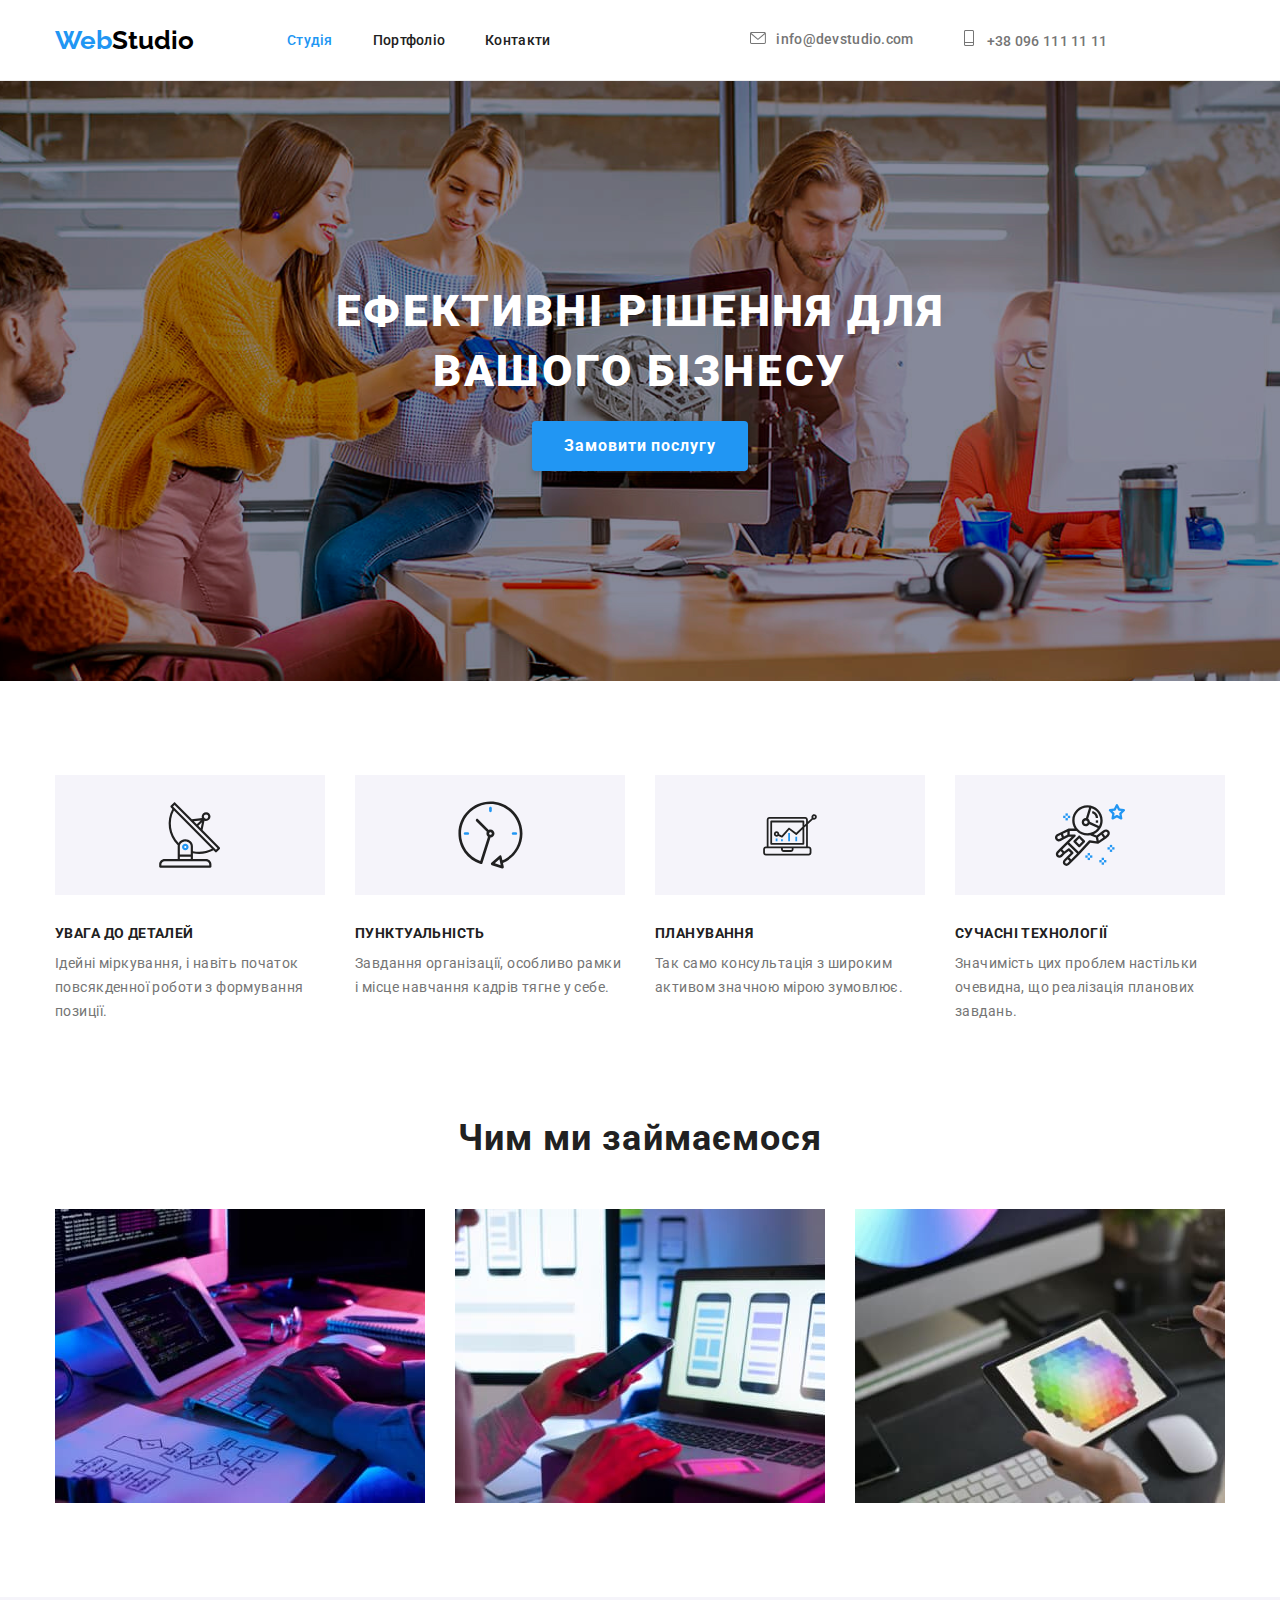
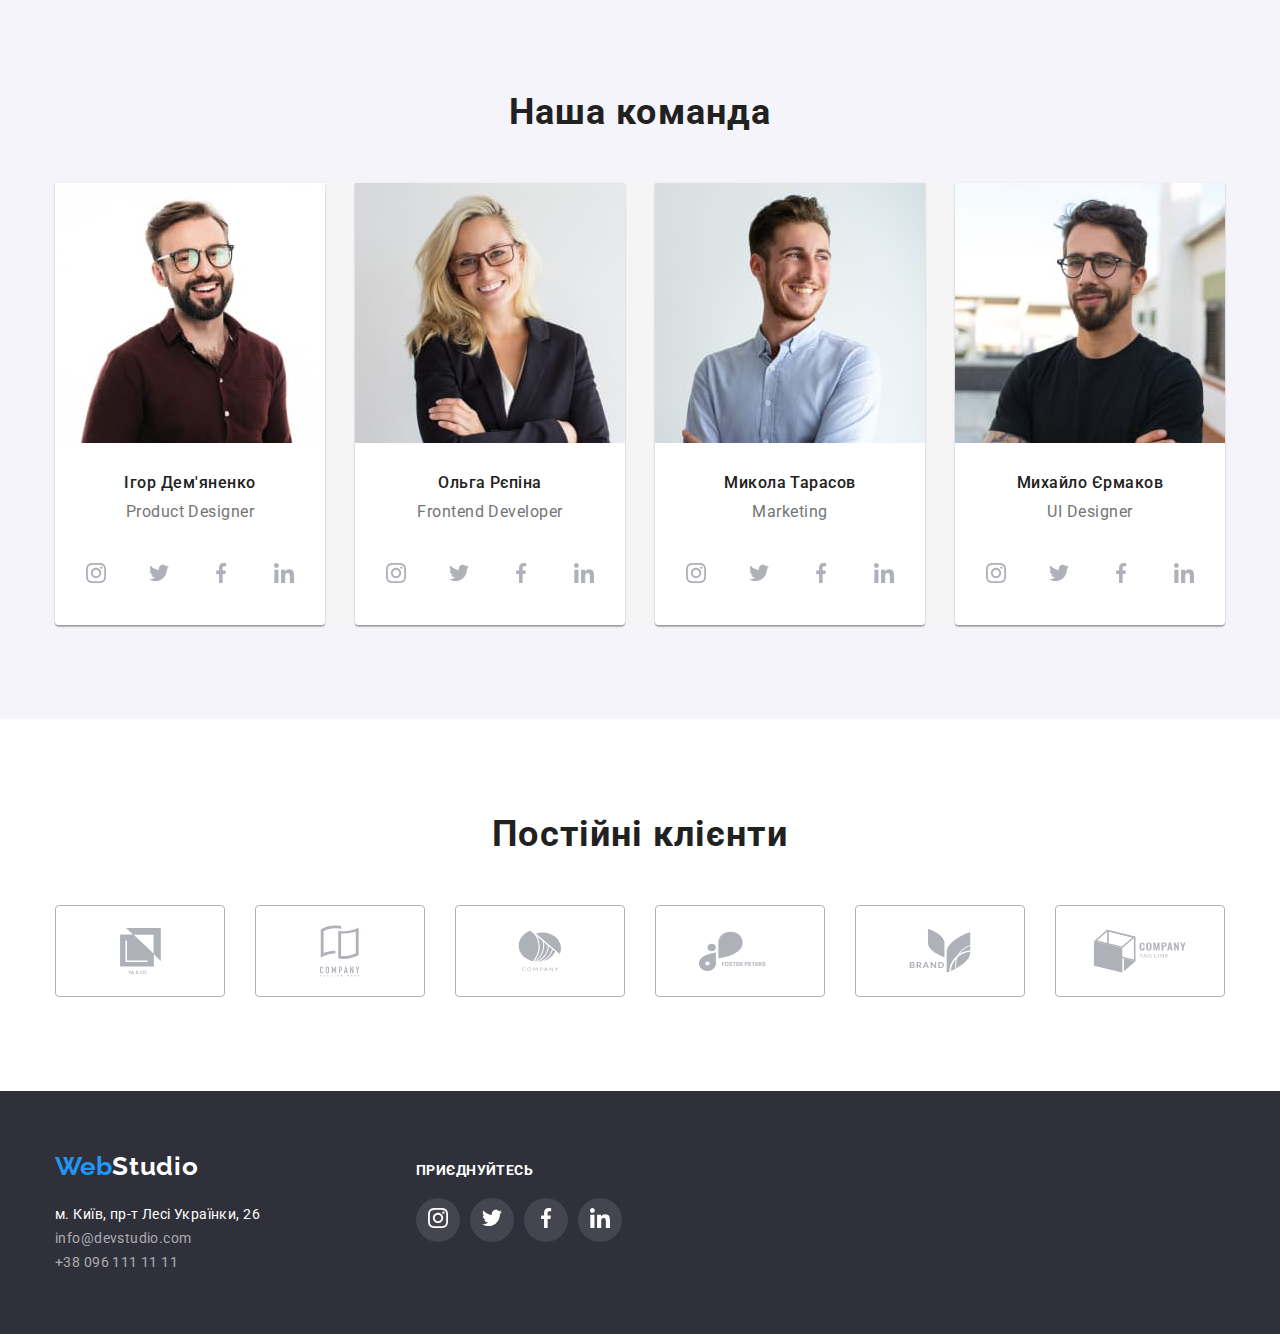
==== commit 51e474ee: "up header" ====
--- a/index.html
+++ b/index.html
@@ -38,19 +38,20 @@
           </ul>
         </nav>
         <ul class="nav-contacts">
-          <li class="contact-img">
-          <svg class="contact-icon" width="16" height="12">
-          <use href="./img/icons.svg#icone-mail-omg"></use>
-         </svg> 
-         <a class="nav-link-email-contact" href="mailto:info@devstudio.com"
-              >info@devstudio.com</a>
-          </li>
-          <li class="contact-img">
-            <svg class="contact-icon" width="10" height="16">
-              <use href="./img/icons.svg#icontel-omg"></use>
-            </svg>
-            <a class="nav-link-tel-contact" href="tel:+380961111111"
-              >+38 096 111 11 11</a
+          <li class="contact-item">
+         <a class="nav-link-email-contact" href="mailto:info@devstudio.com">
+              <span class="contact-img">
+              <svg class="contact-icon" width="16" height="12">
+                <use href="./img/icons.svg#icone-mail-omg"></use>
+               </svg></span>info@devstudio.com</a>
+          </li>
+          <li class="contact-item">
+            <a class="nav-link-tel-contact" href="tel:+380961111111">
+              <span class="contact-img">
+                <svg class="contact-icon" width="10" height="16">
+                <use href="./img/icons.svg#icontel-omg"></use>
+                </svg>
+              </span>+38 096 111 11 11</a
             >
           </li>
         </ul>
--- a/css/styles.css
+++ b/css/styles.css
@@ -104,6 +104,7 @@
 }
 .nav-contacts {
     display: flex;
+    justify-items: center;
     gap: 50px;
     padding-left: 200px;
     
@@ -135,20 +136,22 @@
 }
 
 .current {
-    color: #2196F3;
+ color: #2196F3;
         
 }
+.contact-item {
+   
+}
+
 .contact-img {
-    display: flex;
-    align-items: center;
-    justify-content: center;
-    background: var(--background-color);
+   background: var(--background-color);
+   
     
 }
 .contact-icon {
     margin-right: 10px;
     fill: currentColor;
-    
+       
 }
 
 .nav-link-email-contact {
@@ -160,6 +163,7 @@
     letter-spacing: 0.02em;
     color: #757575;
     padding: 32px 0px;
+    
 }
 .nav-link-tel-contact {
     font-family: 'Roboto';
@@ -343,6 +347,7 @@
     flex-direction: row;
     align-items: center;
     gap: 30px;
+    
 
 }
 .our-team-name {
@@ -364,6 +369,7 @@
     padding-left: 30px;
     padding-right: 30px;
     background: #FFFFFF;
+    box-shadow: 0px 1px 3px rgba(0, 0, 0, 0.12), 0px 1px 1px rgba(0, 0, 0, 0.14), 0px 2px 1px rgba(0, 0, 0, 0.2);
 
 }
 .card {
